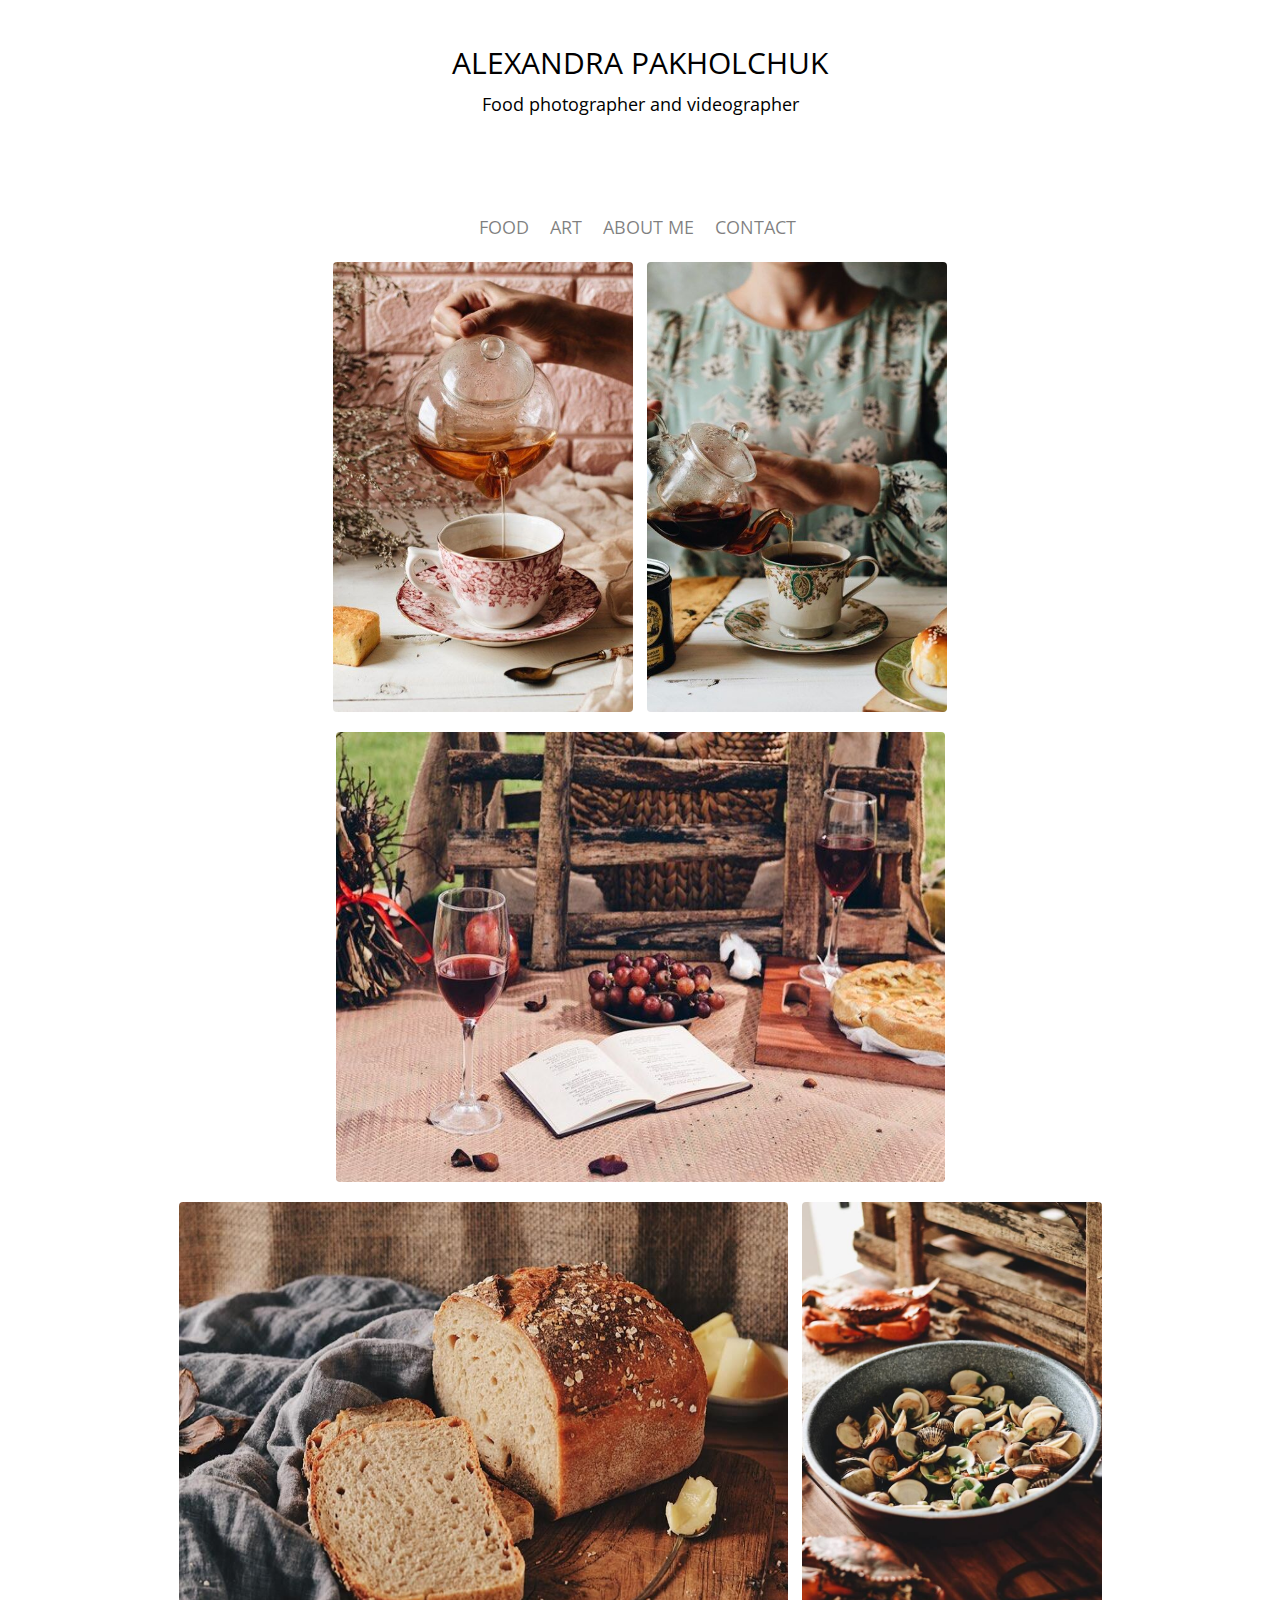
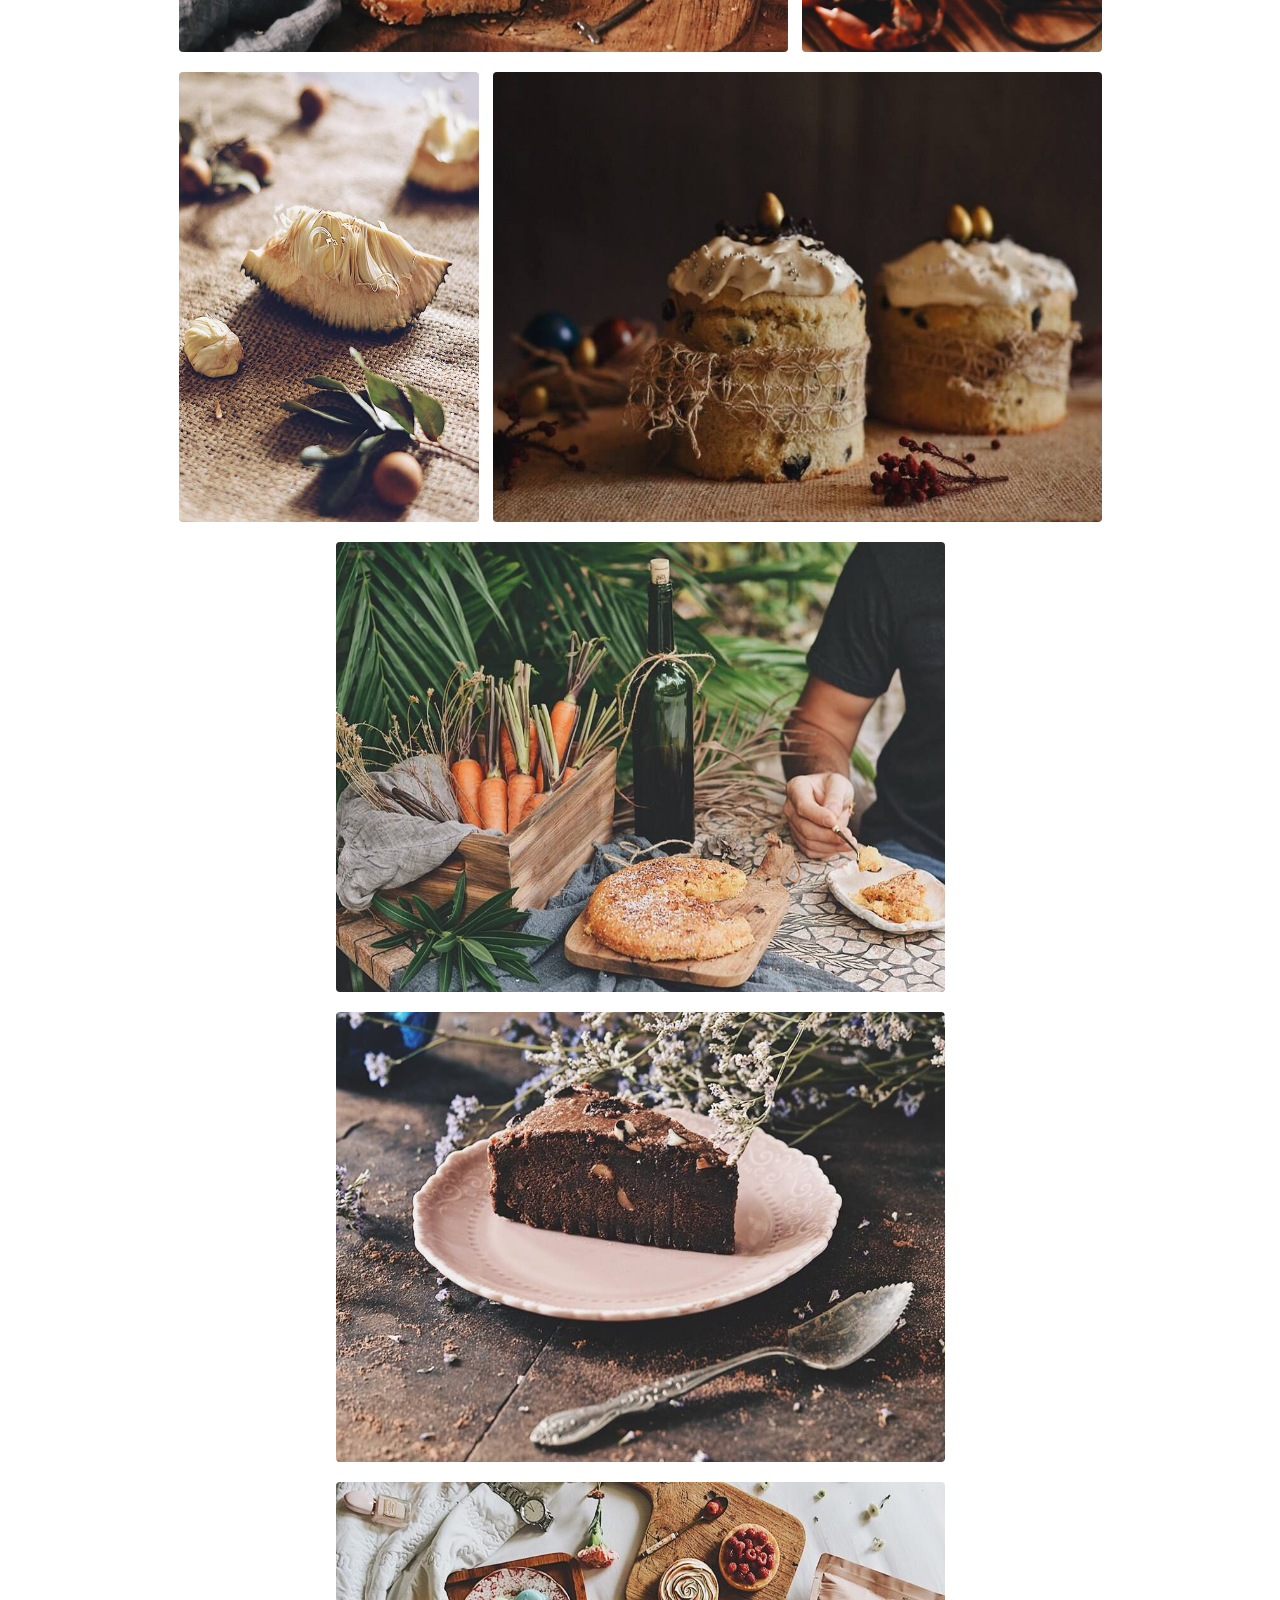
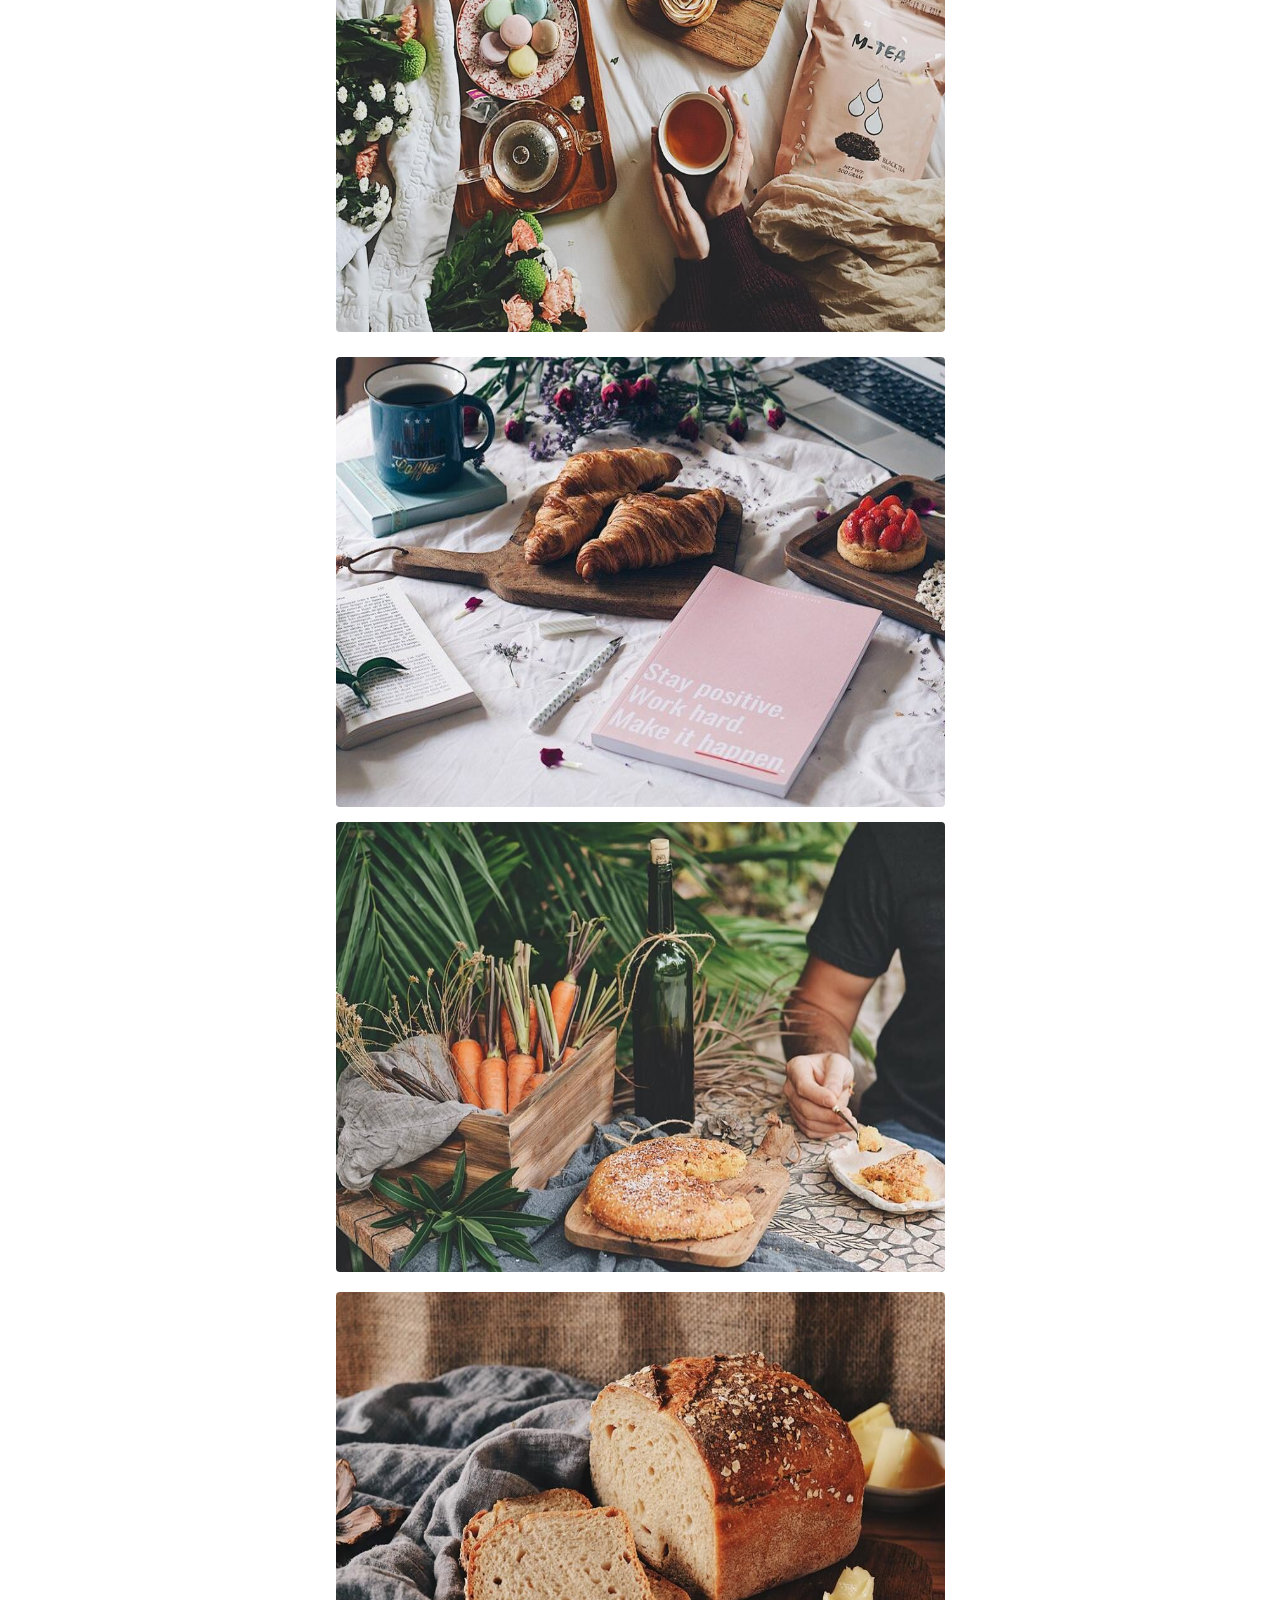
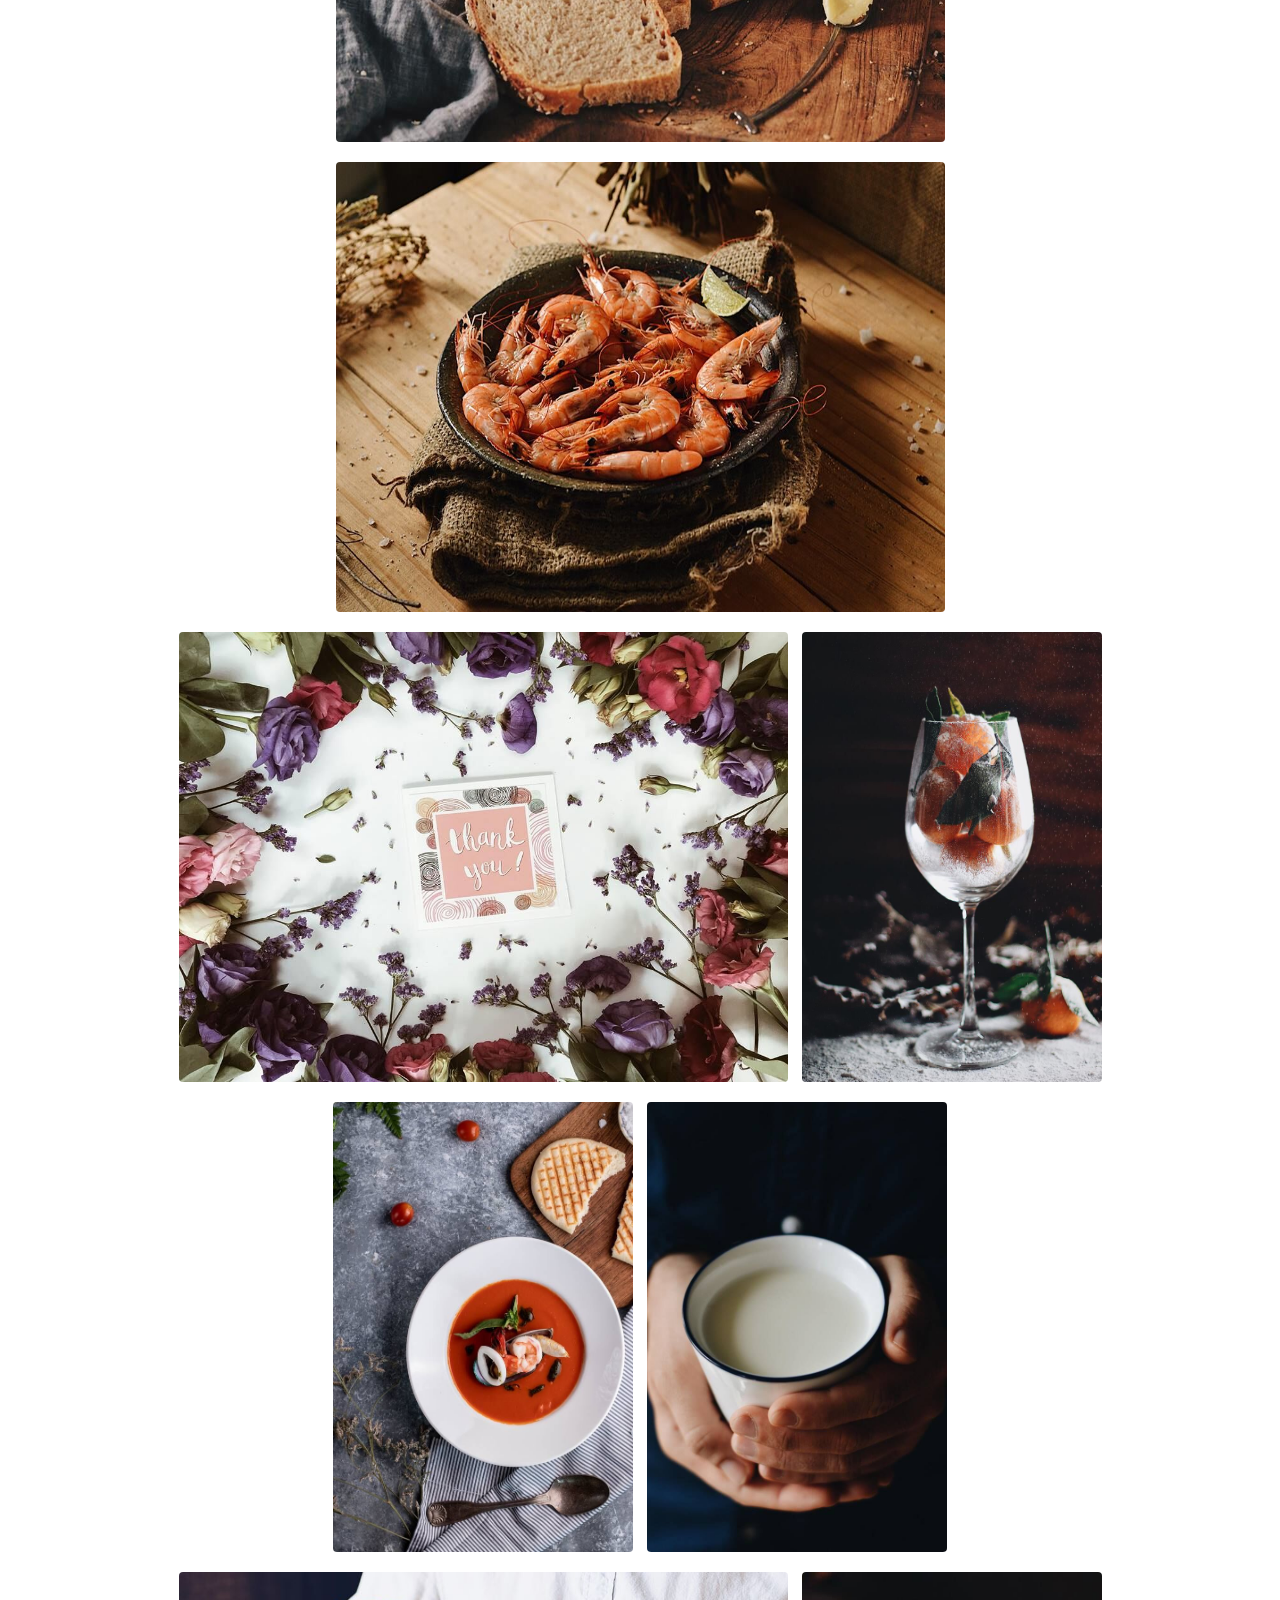
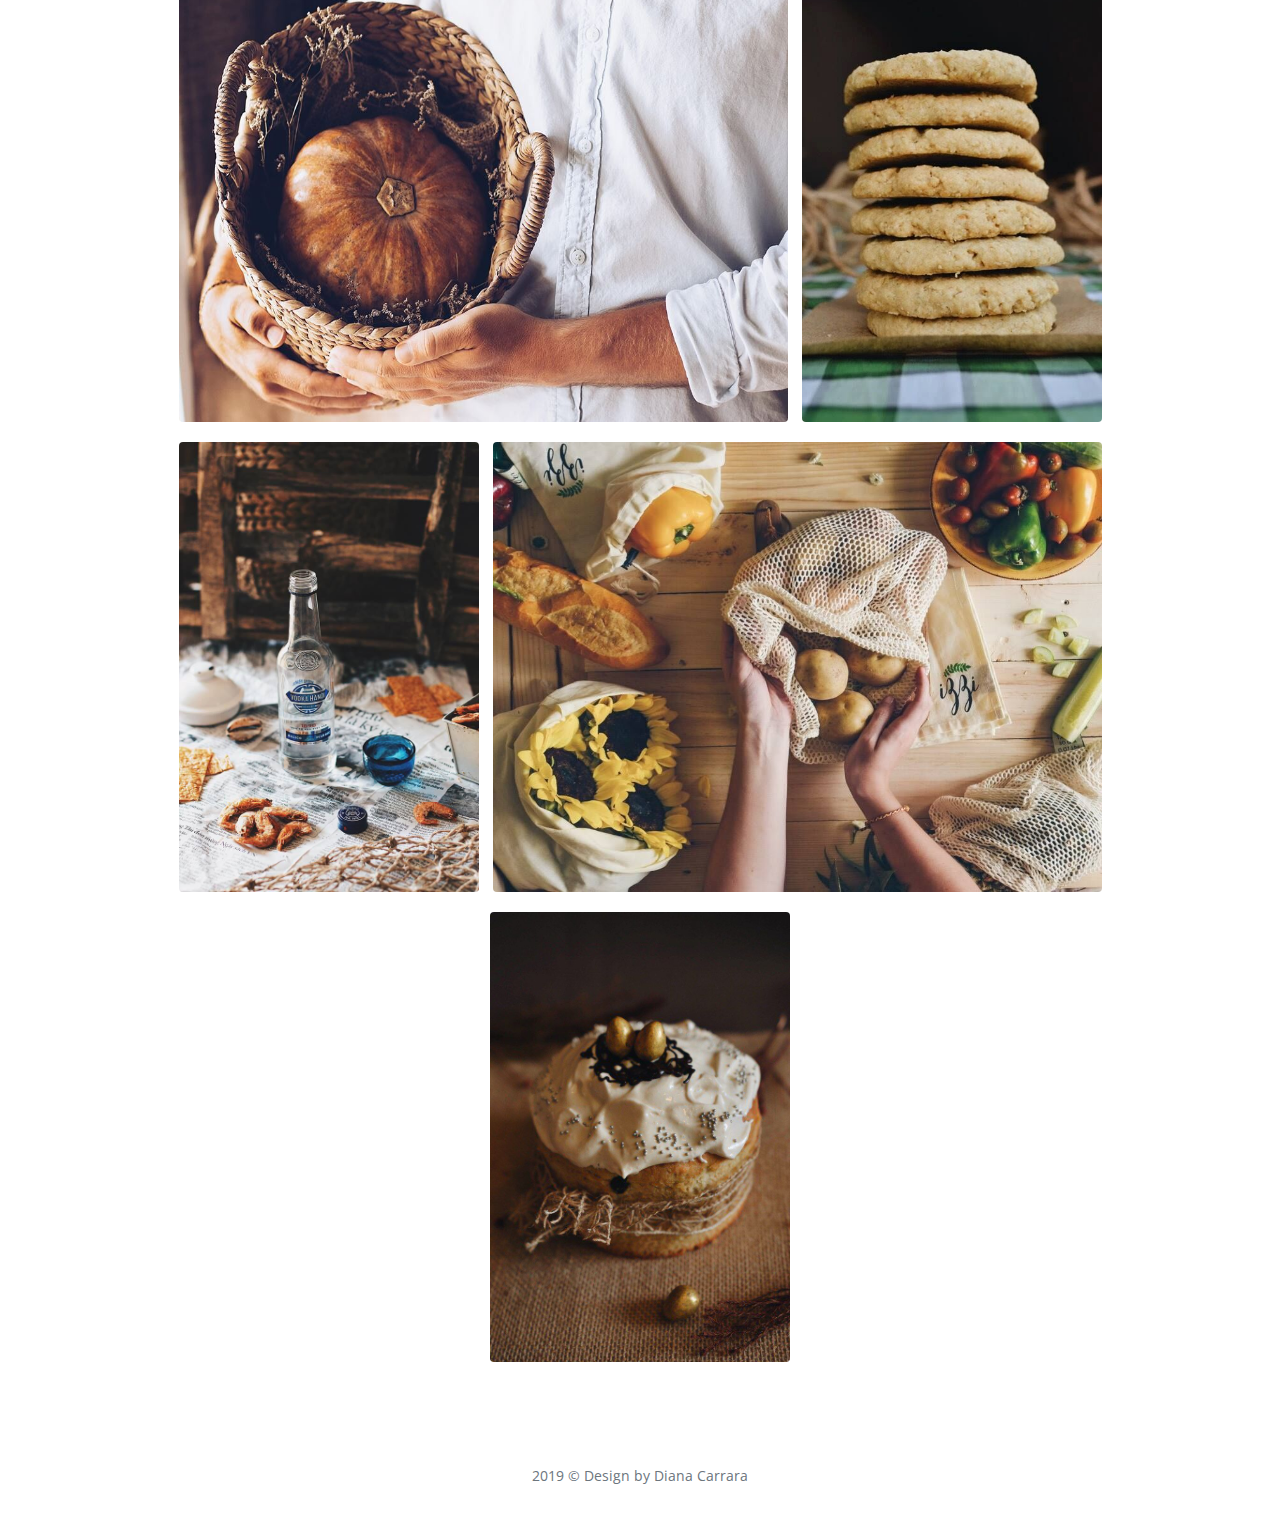
==== index.html @ 13c0ad57 "added picture size" ====
<!DOCTYPE html>
<html lang="en-us">
  <head>
    <meta charset="UTF-8" />
    <title>Photographer</title>
    <meta name="viewport" content="initial-scale=1.0" />
    <meta name="viewport" content="width=device-width, initial-scale=1" />
    <link
      rel="stylesheet"
      href="https://stackpath.bootstrapcdn.com/bootstrap/4.3.1/css/bootstrap.min.css"
      integrity="sha384-ggOyR0iXCbMQv3Xipma34MD+dH/1fQ784/j6cY/iJTQUOhcWr7x9JvoRxT2MZw1T"
      crossorigin="anonymous"
    />
    <link
      href="https://fonts.googleapis.com/css?family=Open+Sans&display=swap"
      rel="stylesheet"
    />
    <link
      rel="stylesheet"
      href="https://use.fontawesome.com/releases/v5.8.2/css/all.css"
      integrity="sha384-oS3vJWv+0UjzBfQzYUhtDYW+Pj2yciDJxpsK1OYPAYjqT085Qq/1cq5FLXAZQ7Ay"
      crossorigin="anonymous"
    />
    <link rel="stylesheet" type="text/css" href="css/style.css" />
  </head>

  <body>
    <div class="header">
      <h1 class="site-title">
        <a href="#default" class="logo">ALEXANDRA PAKHOLCHUK</a>
      </h1>
      <p class="site-description">Food photographer and videographer</p>
    </div>
    <ul class="social_home list-unstyled text-center pt-4">
      <li class="list-inline-item">
        <a href="https://www.facebook.com/foodphotographerhcm/" target="_blank"
          ><i class="fab fa-facebook-f"></i
        ></a>
      </li>
      <li class="list-inline-item">
        <a href="https://www.instagram.com/shoot.my.food/" target="_blank"
          ><i class="fab fa-instagram"></i
        ></a>
      </li>
      
    </ul>

    <header id="head">
      <div class="nav-container">
        <nav class="navbar navbar-expand-lg navbar-light bg-white">
          <button
            class="navbar-toggler"
            type="button"
            data-toggle="collapse"
            data-target="#navbarText"
            aria-controls="navbarText"
            aria-expanded="false"
            aria-label="Toggle navigation"
          >
            <span class="navbar-toggler-icon"></span>
          </button>

          <div class="collapse navbar-collapse" id="navbarText">
            <ul class="navbar-nav ">
              <li class="nav-item">
                <a class="nav-link" href="index.html">FOOD</a>
              </li>
              <li class="nav-item">
                <a class="nav-link" href="art.html">ART</a>
              </li>
              <!-- <li class="nav-item">
                <a class="nav-link" href="#">Food Videography</a>
              </li> -->
              <!-- <li class="nav-item">
                <a class="nav-link" href="#">Blog</a>
              </li> -->
              <li class="nav-item">
                <a class="nav-link" href="about.html">ABOUT ME</a>
              </li>
              <li class="nav-item">
                <a class="nav-link" href="#">CONTACT</a>
              </li>
            </ul>
          </div>
        </nav>
      </div>
    </header>

    <div class="container">
      <figure class="figure">
        <img src="img/1.jpeg" class="figure-img img-fluid rounded" alt="..." />
      </figure>

      <figure class="figure">
        <img src="img/2.jpeg" class="figure-img img-fluid rounded" alt="..." />
      </figure>

      <figure class="figure">
        <img src="img/3.jpeg" class="figure-img img-fluid rounded" alt="..." id="bigger" />
      </figure>

      <figure class="figure">
        <img src="img/4.jpeg" class="figure-img img-fluid rounded" alt="..." id="bigger"/>
      </figure>

      <figure class="figure">
        <img src="img/5.jpeg" class="figure-img img-fluid rounded" alt="..." />
      </figure>

      <figure class="figure">
        <img src="img/6.jpeg" class="figure-img img-fluid rounded" alt="..." />
      </figure>

      <figure class="figure">
        <img
          src="img/7.jpeg"
          class="figure-img img-fluid rounded"
          id="bigger"
          alt="..."
        />
      </figure>
      <figure class="figure">
        <img src="img/8.jpeg" class="figure-img img-fluid rounded" alt="..." id="bigger"/>
      </figure>

      <figure class="figure">
        <img
          src="img/9.jpeg"
          class="figure-img img-fluid rounded"
          id="bigger"
          alt="..."
        />
      </figure>

      <figure class="figure">
        <img src="img/10.jpeg" class="figure-img img-fluid rounded" alt="..." id="bigger"/>
      </figure>
      <figure class="figure">
        <figure class="figure">
          <img
            src="img/11.jpeg"
            class="figure-img img-fluid rounded"
            id="bigger"
            alt="..."
          />
        </figure>

        <img
          src="img/12.jpeg"
          class="figure-img img-fluid rounded"
          id="bigger"
          alt="..."
        />
      </figure>
      <figure class="figure">
        <img
          src="img/13.jpeg"
          class="figure-img img-fluid rounded"
          id="bigger"
          alt="..."
        />
      </figure>

      <figure class="figure">
        <img
          src="img/14.jpeg"
          class="figure-img img-fluid rounded"
          id="bigger"
          alt="..."
        />
      </figure>
      <figure class="figure">
        <img
          src="img/15.jpeg"
          class="figure-img img-fluid rounded"
          id="bigger"
          alt="..."
        />
      </figure>
      <figure class="figure">
        <img
          src="img/16.jpeg"
          class="figure-img img-fluid rounded"
          alt="..."
        />
      </figure>
      <figure class="figure">
        <img
          src="img/17.jpeg"
          class="figure-img img-fluid rounded"
          alt="..."
        />
      </figure>
      <figure class="figure">
        <img
          src="img/18.jpeg"
          class="figure-img img-fluid rounded"
          alt="..."
        />
      </figure>
      <figure class="figure">
        <img src="img/19.jpeg" class="figure-img img-fluid rounded" alt="..." id="bigger" />
      </figure>
      <figure class="figure">
        <img
          src="img/20.jpeg"
          class="figure-img img-fluid rounded"
          alt="..."
        />
      </figure>

      <figure class="figure">
        <img src="img/21.jpeg" class="figure-img img-fluid rounded" alt="..." />
      </figure>
      <figure class="figure">
        <img src="img/22.jpeg" class="figure-img img-fluid rounded" alt="..." id="bigger"/>
      </figure>
      <figure class="figure">
        <img
          src="img/23.jpeg"
          class="figure-img img-fluid rounded"
          alt="..."
        />
      
      
      
      
    </div>

    <!-- footer -->
    <section class="bg-transparent">
        <div class="container">
          <div class="row pt-4 pb-4">
            <div class="col-lg-12">
              <div class="text-center">
                  <ul class="social_home list-unstyled text-center pt-4">
                      <li class="list-inline-item">
                        <a href="https://www.facebook.com/foodphotographerhcm/" target="_blank"
                          ><i class="fab fa-facebook-f"></i
                        ></a>
                      </li>
                      <li class="list-inline-item">
                        <a href="https://www.instagram.com/shoot.my.food/" target="_blank"
                          ><i class="fab fa-instagram"></i
                        ></a>
                      </li>
                      
                    </ul>

                <p class="copy-rights text-muted mb-0">
                  <a href="http://www.diana-carrara.com/" class = "designer">2019 &copy; Design by Diana Carrara
                </p></a>
              </div>
                     
              </div>
            </div>
          </div>
        
      </section>

    <script
      src="https://code.jquery.com/jquery-3.3.1.slim.min.js"
      integrity="sha384-q8i/X+965DzO0rT7abK41JStQIAqVgRVzpbzo5smXKp4YfRvH+8abtTE1Pi6jizo"
      crossorigin="anonymous"
    ></script>
    <script
      src="https://cdnjs.cloudflare.com/ajax/libs/popper.js/1.14.7/umd/popper.min.js"
      integrity="sha384-UO2eT0CpHqdSJQ6hJty5KVphtPhzWj9WO1clHTMGa3JDZwrnQq4sF86dIHNDz0W1"
      crossorigin="anonymous"
    ></script>
    <script
      src="https://stackpath.bootstrapcdn.com/bootstrap/4.3.1/js/bootstrap.min.js"
      integrity="sha384-JjSmVgyd0p3pXB1rRibZUAYoIIy6OrQ6VrjIEaFf/nJGzIxFDsf4x0xIM+B07jRM"
      crossorigin="anonymous"
    ></script>
  </body>
</html>
---- css/style.css ----
body {
  font-family: "Open Sans", sans-serif;
  margin: 10px 50px 20px 50px;
  max-width: 100%;
}

.navbar-nav {
  text-align: center;
  margin: 0 auto;
}

h1 {
  margin-top: 35px;
}
.nav-link {
  font-size: 18px;
}
.navbar li {
  display: inline-block;
}

.nav-item {
  text-align: center;
  margin: 0 auto;
  padding-right: 5px;
}

.site-description {
  font-size: 18px;
}

.logo {
  color: black !important;
  font-size: 30px;
  font-weight: initial;
  text-decoration: none !important;
  text-transform: uppercase;
}

.designer {
  text-decoration: none !important;
  color: #6c757d!important
}

.copy-rights  {
  font-size: 14px;
}

#head {
  text-align: center;
  margin: 0 auto;
}

.container,
.header,
.main-section {
  margin: 0 auto;
  max-width: 1340px;
  text-align: center;

  /* padding-left: 50px; */
}

.social_home li a {
  font-size: 30px !important;
  color: black;
  display: inline-block;
  width: 40px !important;
  text-align: center;
}

.social_home li a:hover > .fa-facebook-f {
  color: #9b034f;
}

.social_home li a:hover > .fa-instagram {
  color: #9b034f;
}


.header {
  margin: 0 auto;
  text-align: center;
  color: black;
  margin: 0 auto;
}

.figure,
.small {
  padding: 5px;
  margin-bottom: 2px;
}

.img-fluid {
  width: 300px;
  height: 450px;
  /* object-fit: cover; */
}

#bigger {
  width: 609px;
  height: 450px;
  
}

/* about.html */

#picture {
  text-align: center;
  padding: 0;

}
.rounded {
  border-radius: .25rem!important;
}

h2 {
  margin-bottom: 30px;
}

.main-section {
  max-width: 1140px;
  margin-top: 20px;
  padding: 5px;
  padding-right: 5px;
}

/* #photo-aboutme {
  display: inline;
  float: left;
  margin-right: 1.5em;
} */
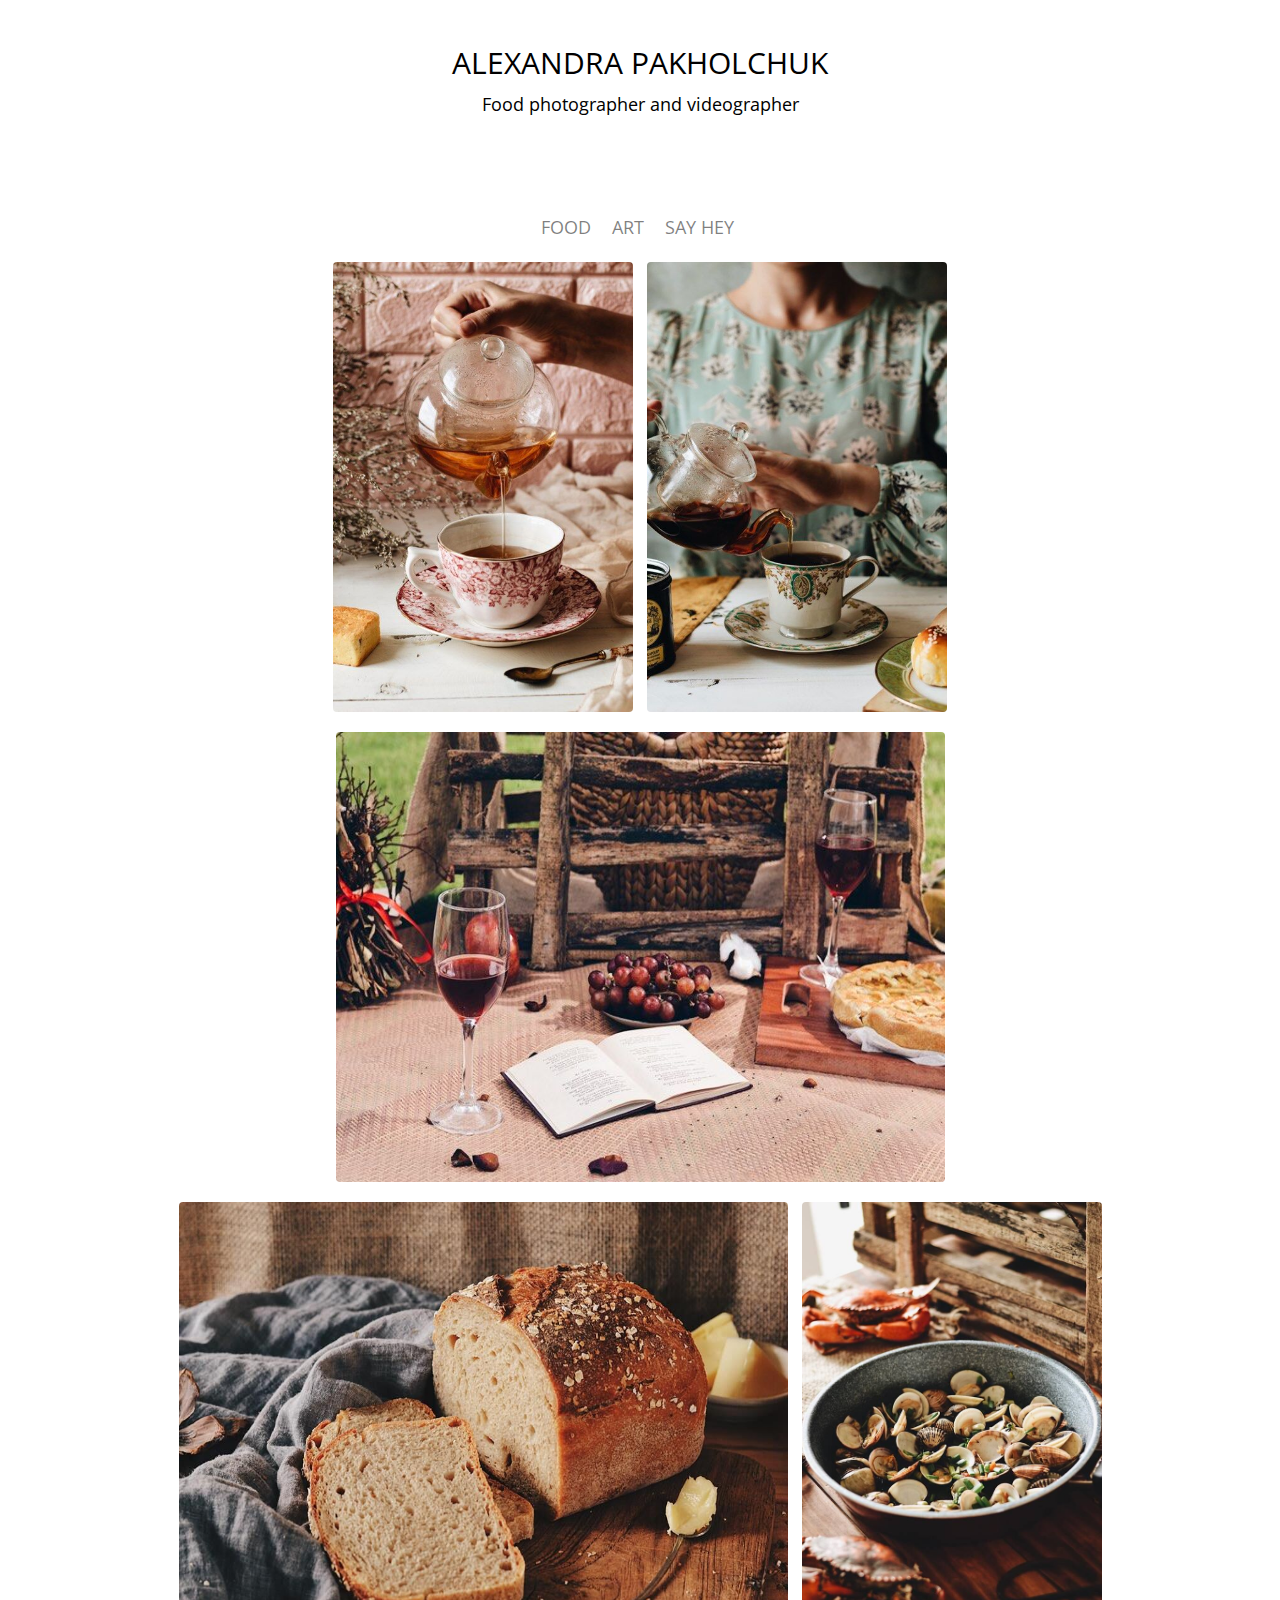
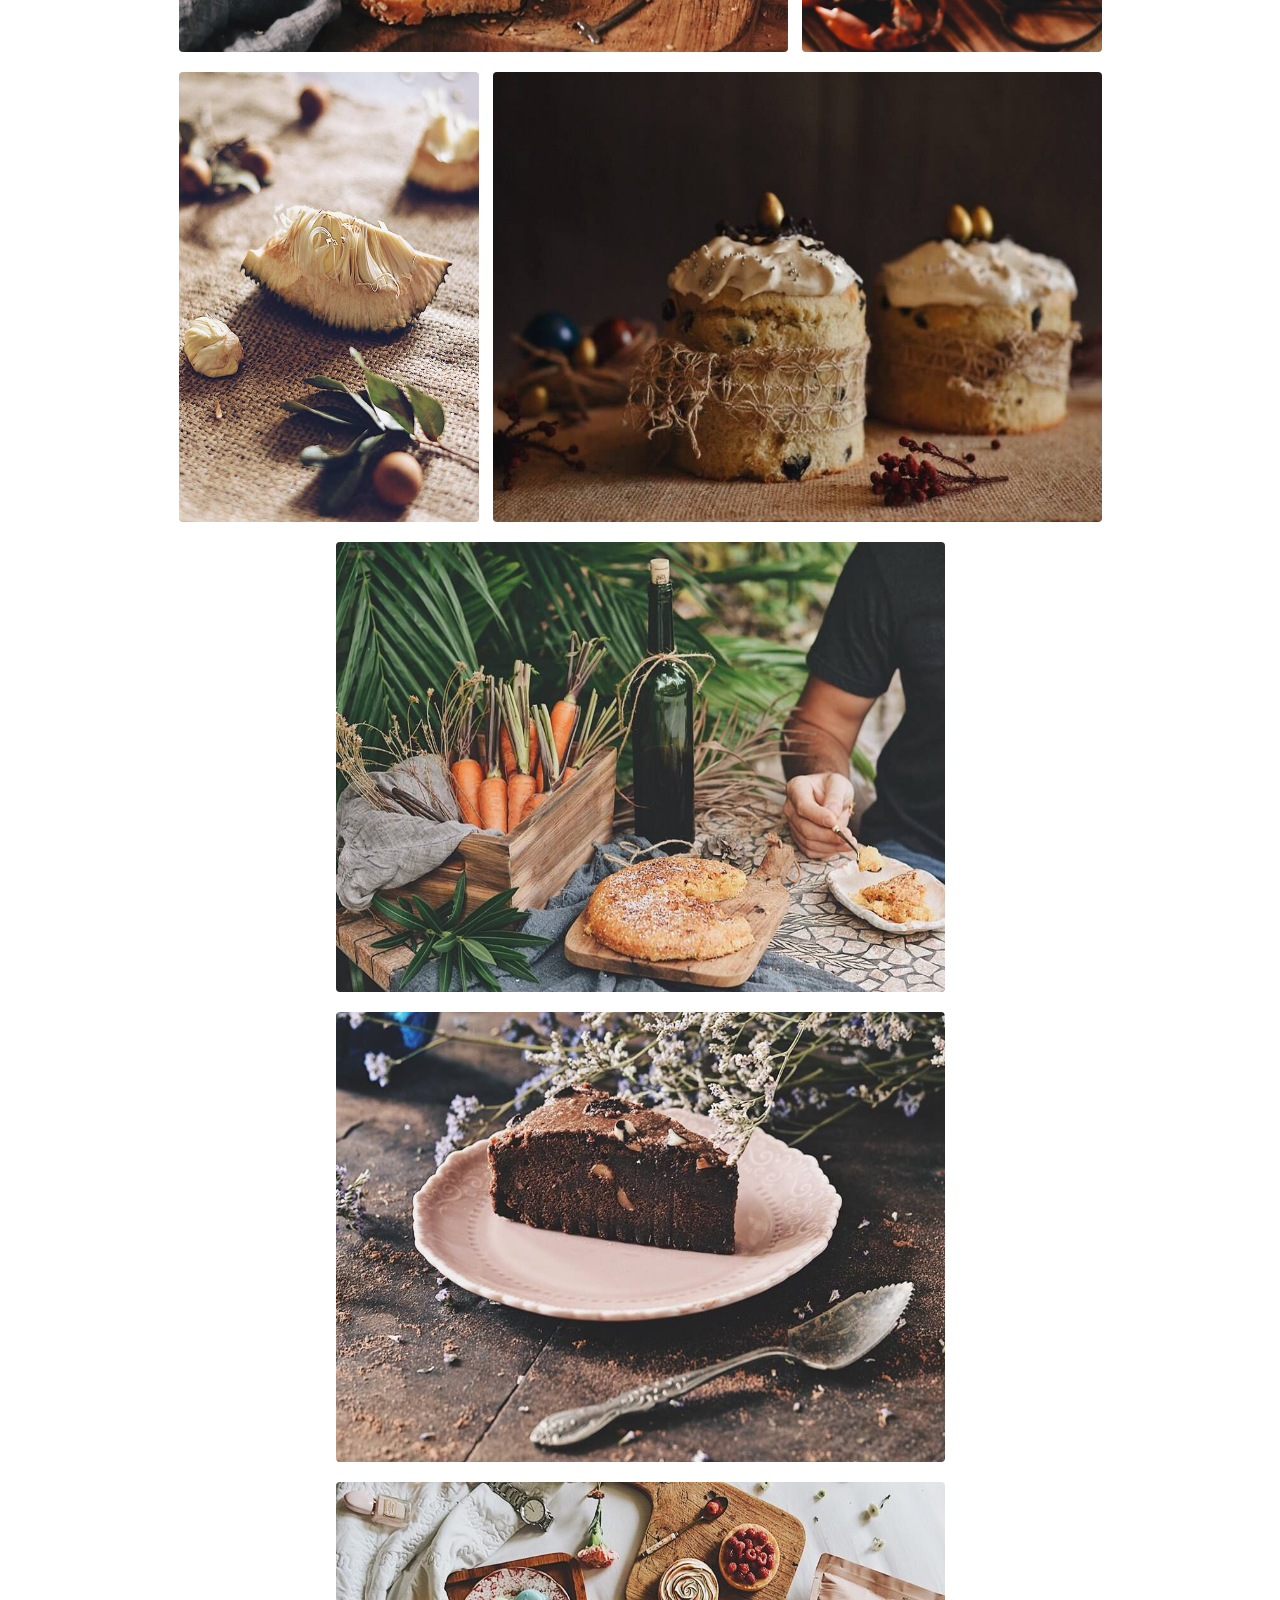
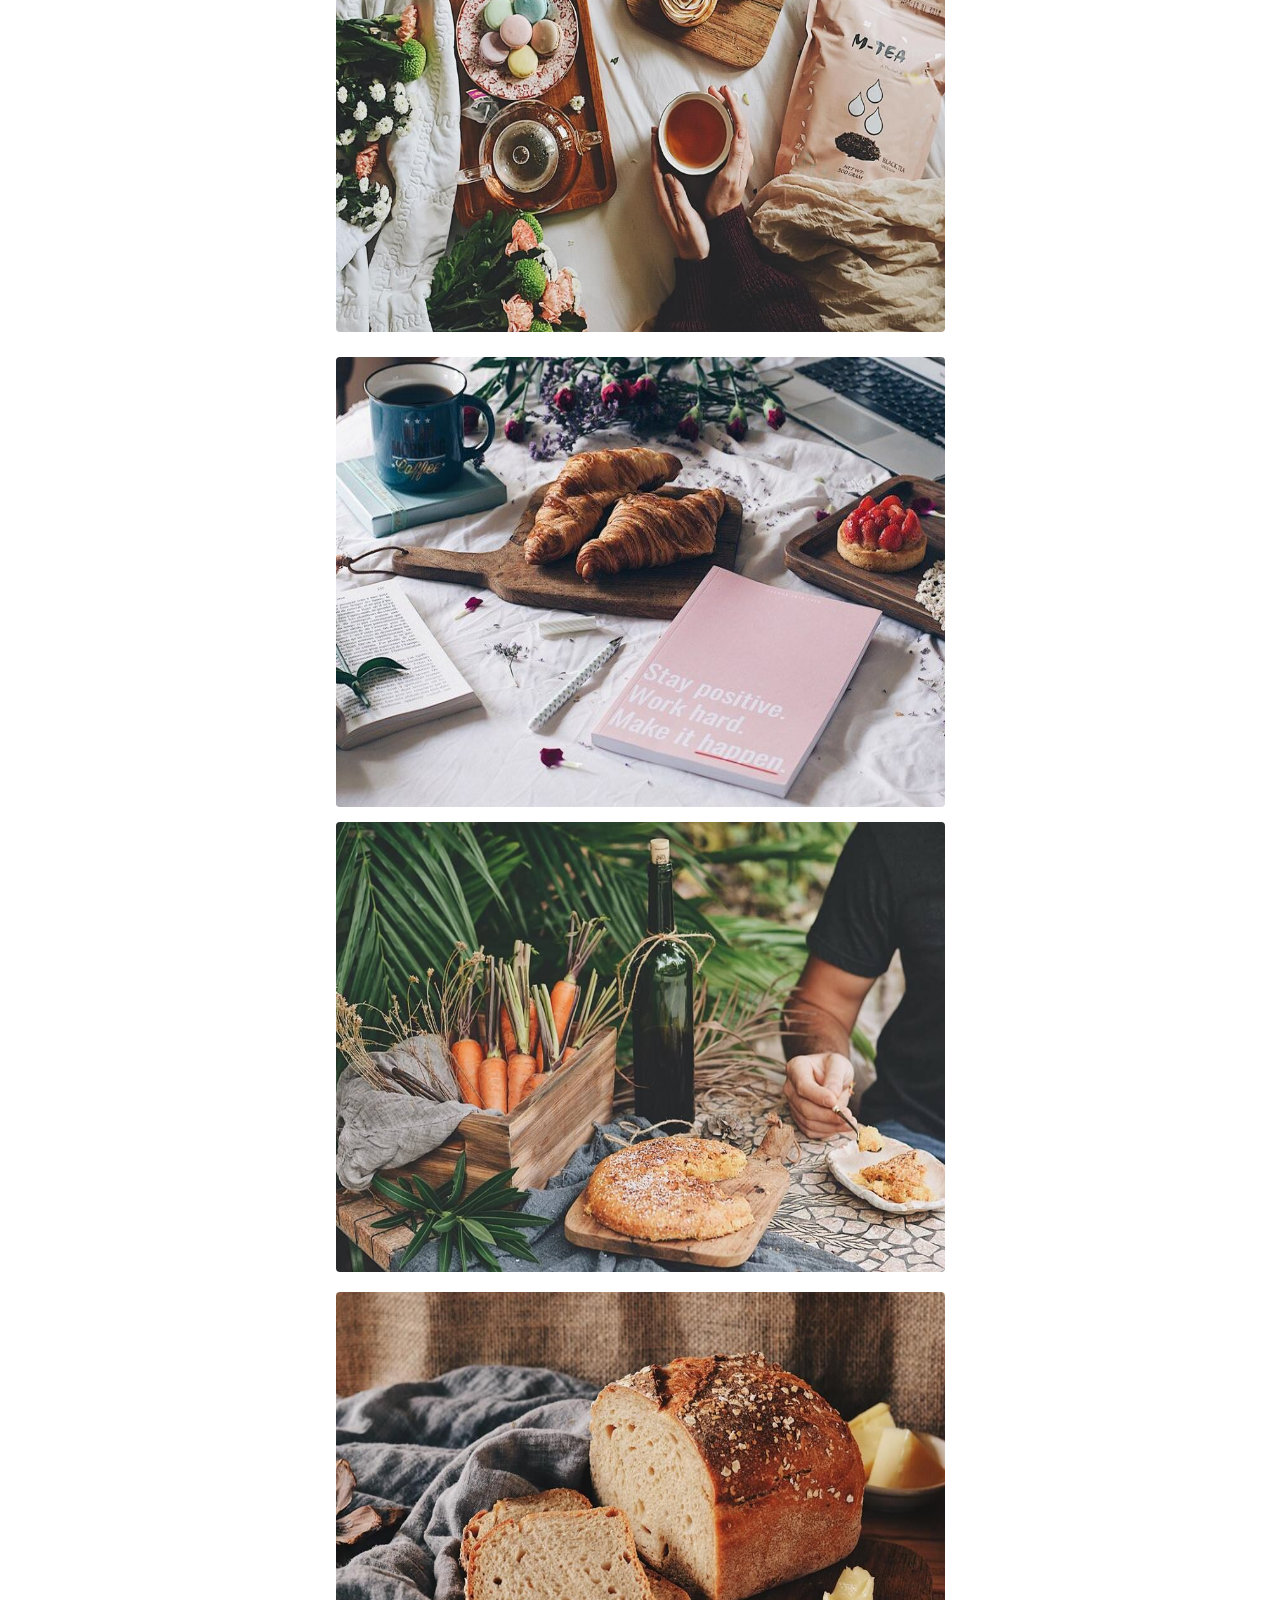
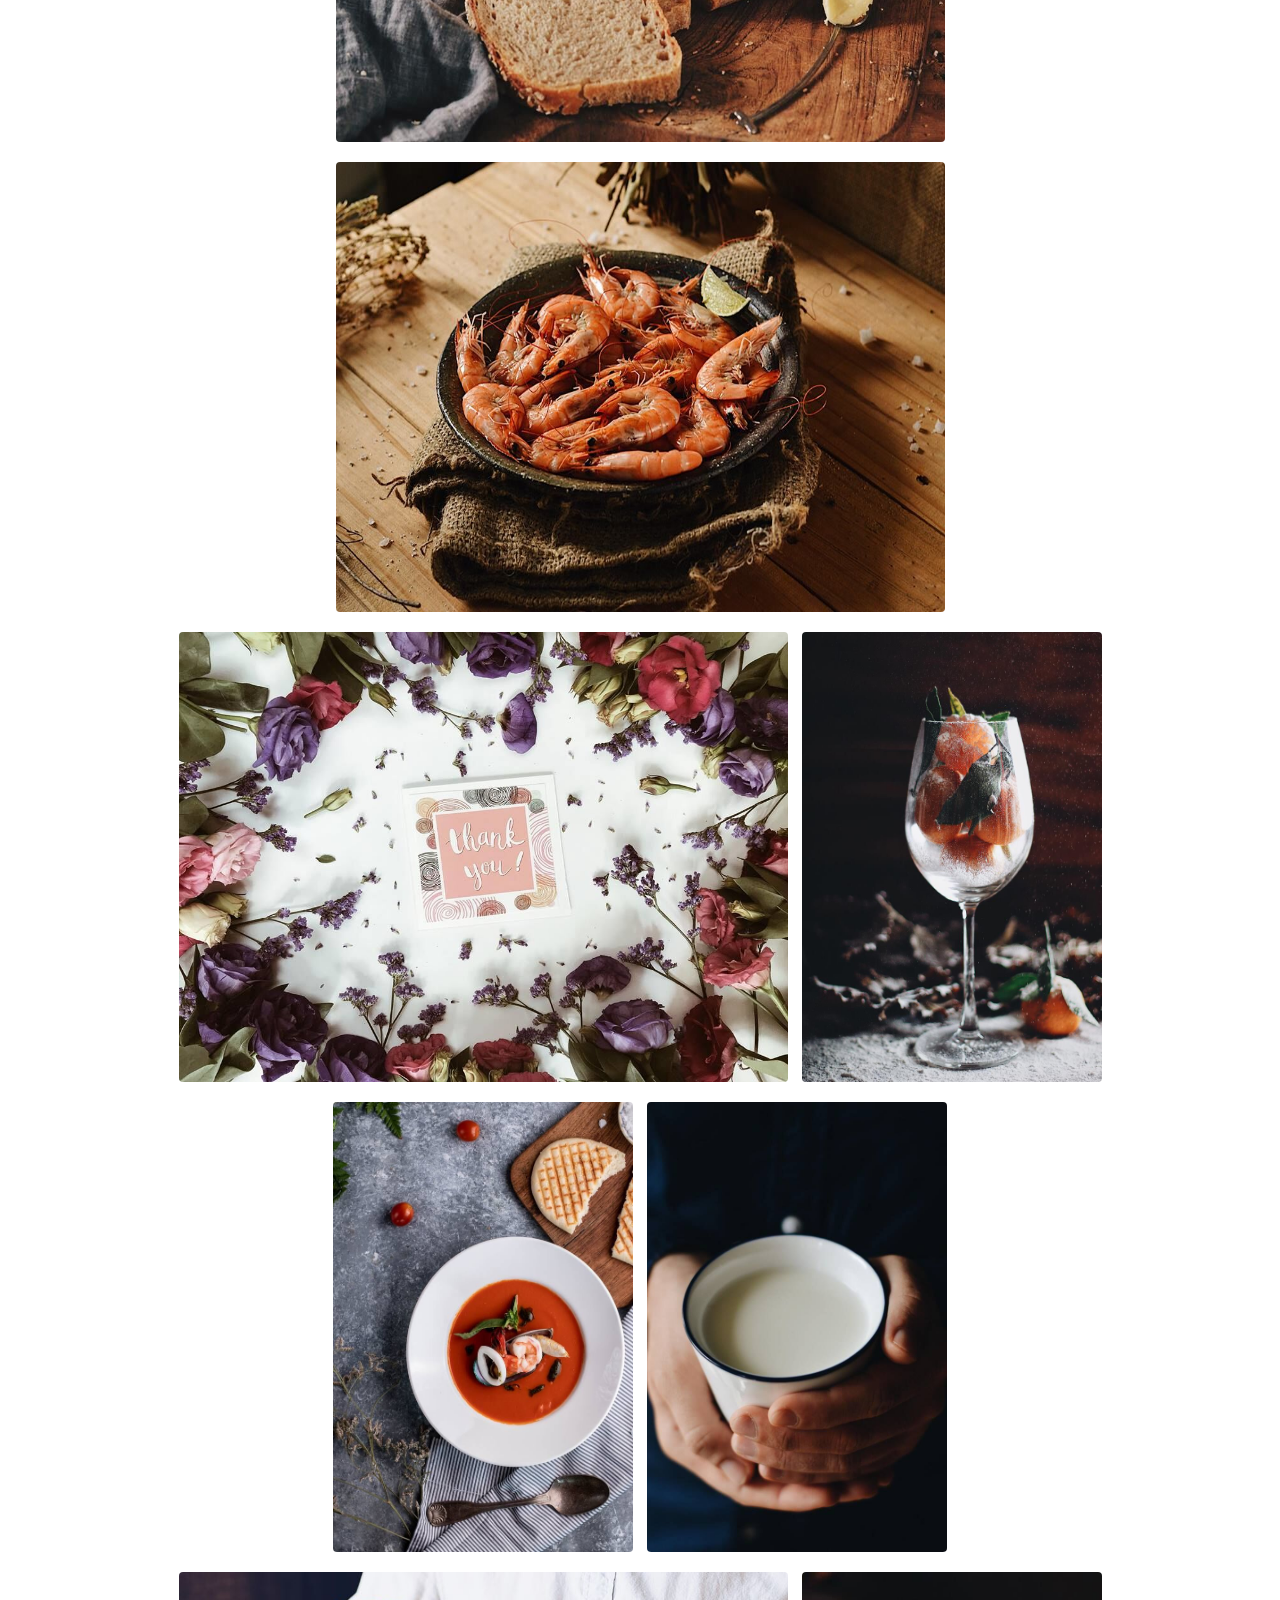
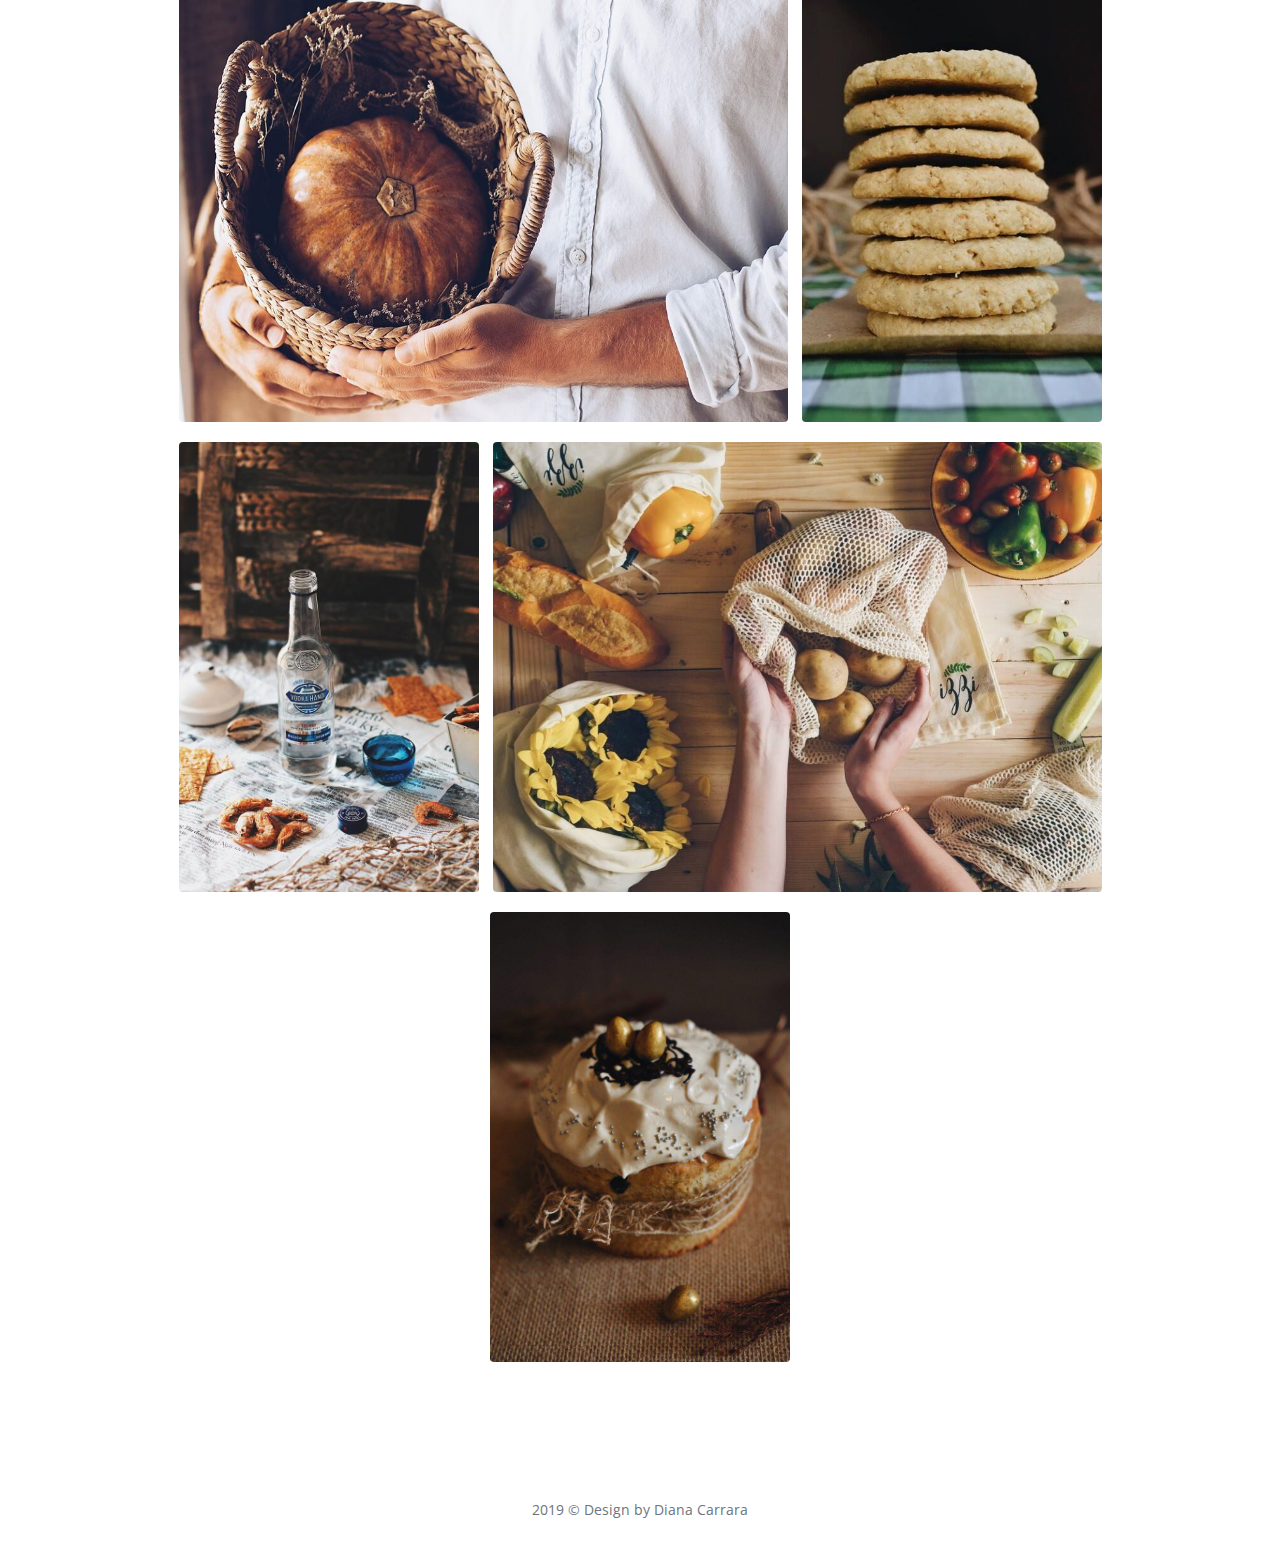
==== commit 21c237bd: "changed about me form" ====
--- a/index.html
+++ b/index.html
@@ -75,11 +75,11 @@
                 <a class="nav-link" href="#">Blog</a>
               </li> -->
               <li class="nav-item">
-                <a class="nav-link" href="about.html">ABOUT ME</a>
+                <a class="nav-link" href="about.html">SAY HEY</a>
               </li>
-              <li class="nav-item">
-                <a class="nav-link" href="#">CONTACT</a>
-              </li>
+              <!-- <li class="nav-item">
+                <a class="nav-link" href="contact.html">SAY HEY</a>
+              </li> -->
             </ul>
           </div>
         </nav>
--- a/css/style.css
+++ b/css/style.css
@@ -125,8 +125,17 @@
   padding-right: 5px;
 }
 
-/* #photo-aboutme {
-  display: inline;
-  float: left;
-  margin-right: 1.5em;
-} */
+#about-me {
+  font-size: 20px;
+}
+
+/* footer */
+.copy-rights {
+  margin-top: 50px;
+}
+
+/* contact */
+
+.contact {
+  max-width: 650px;
+}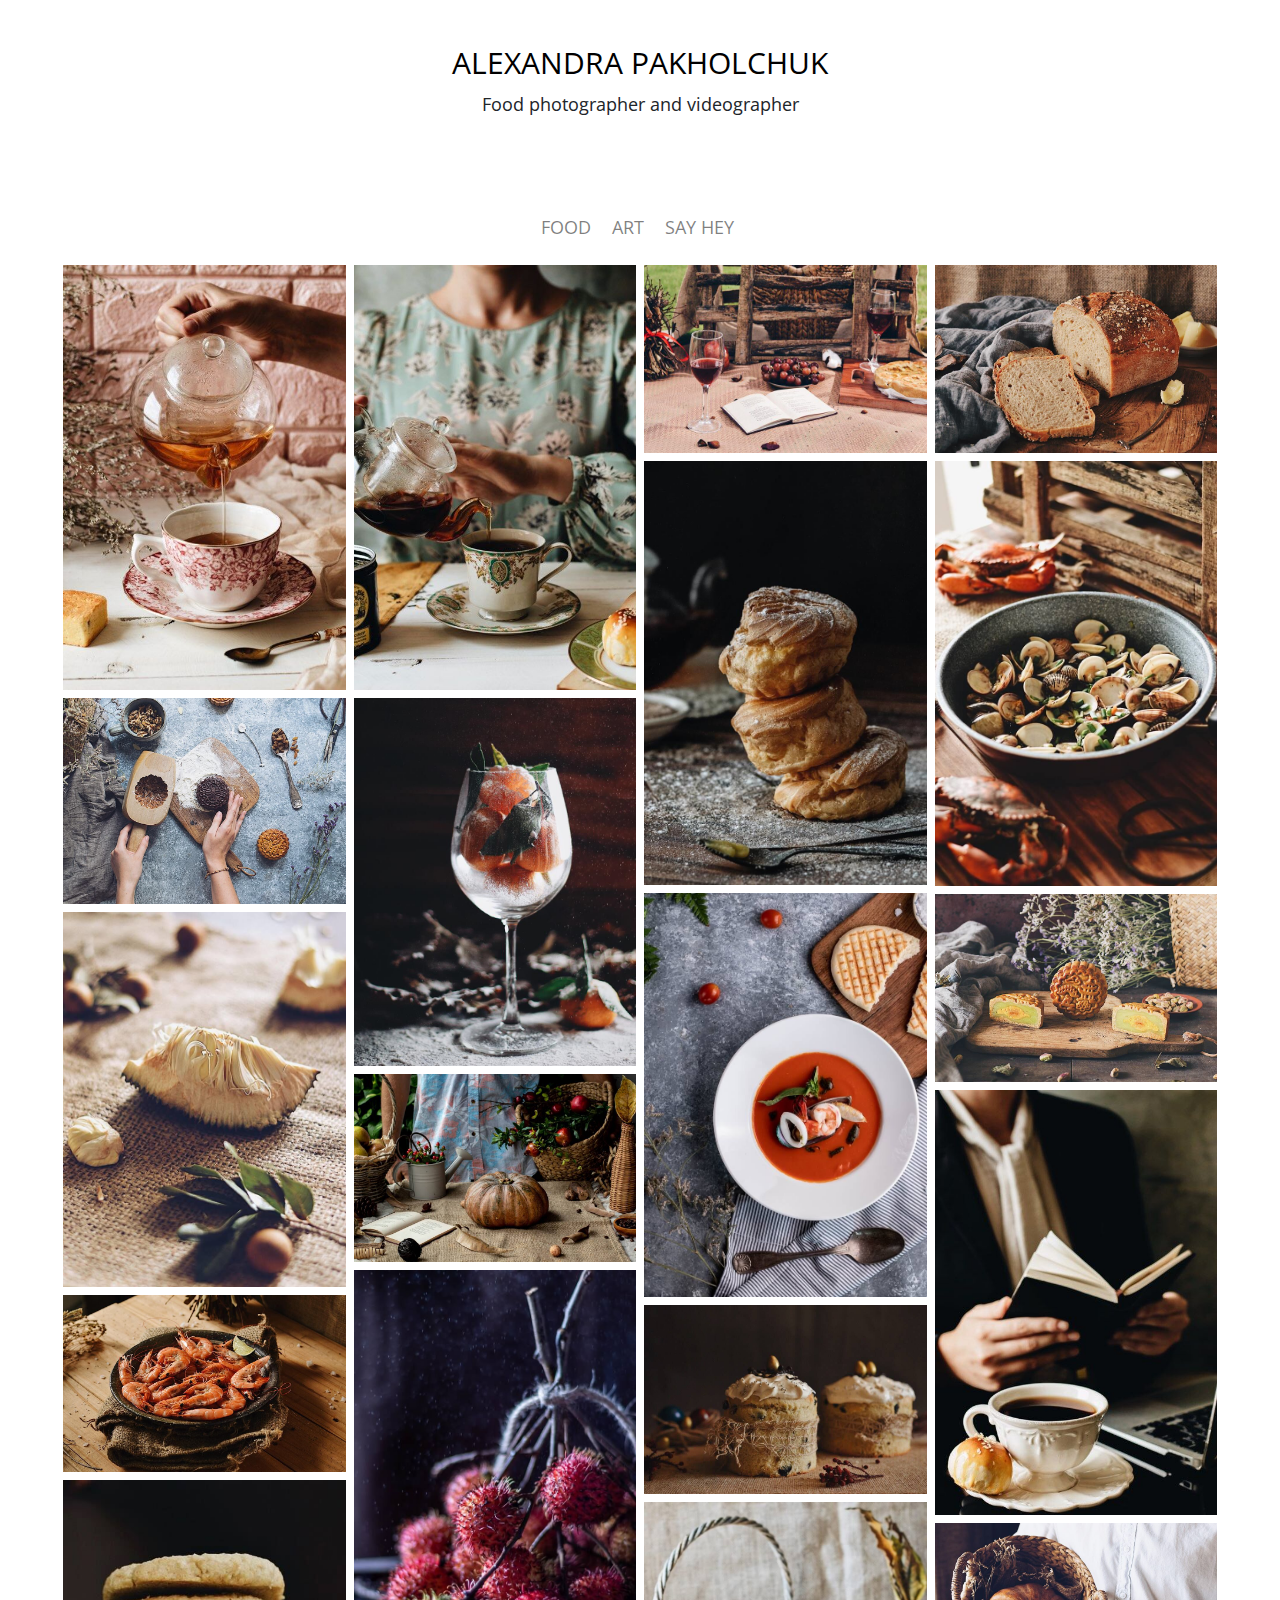
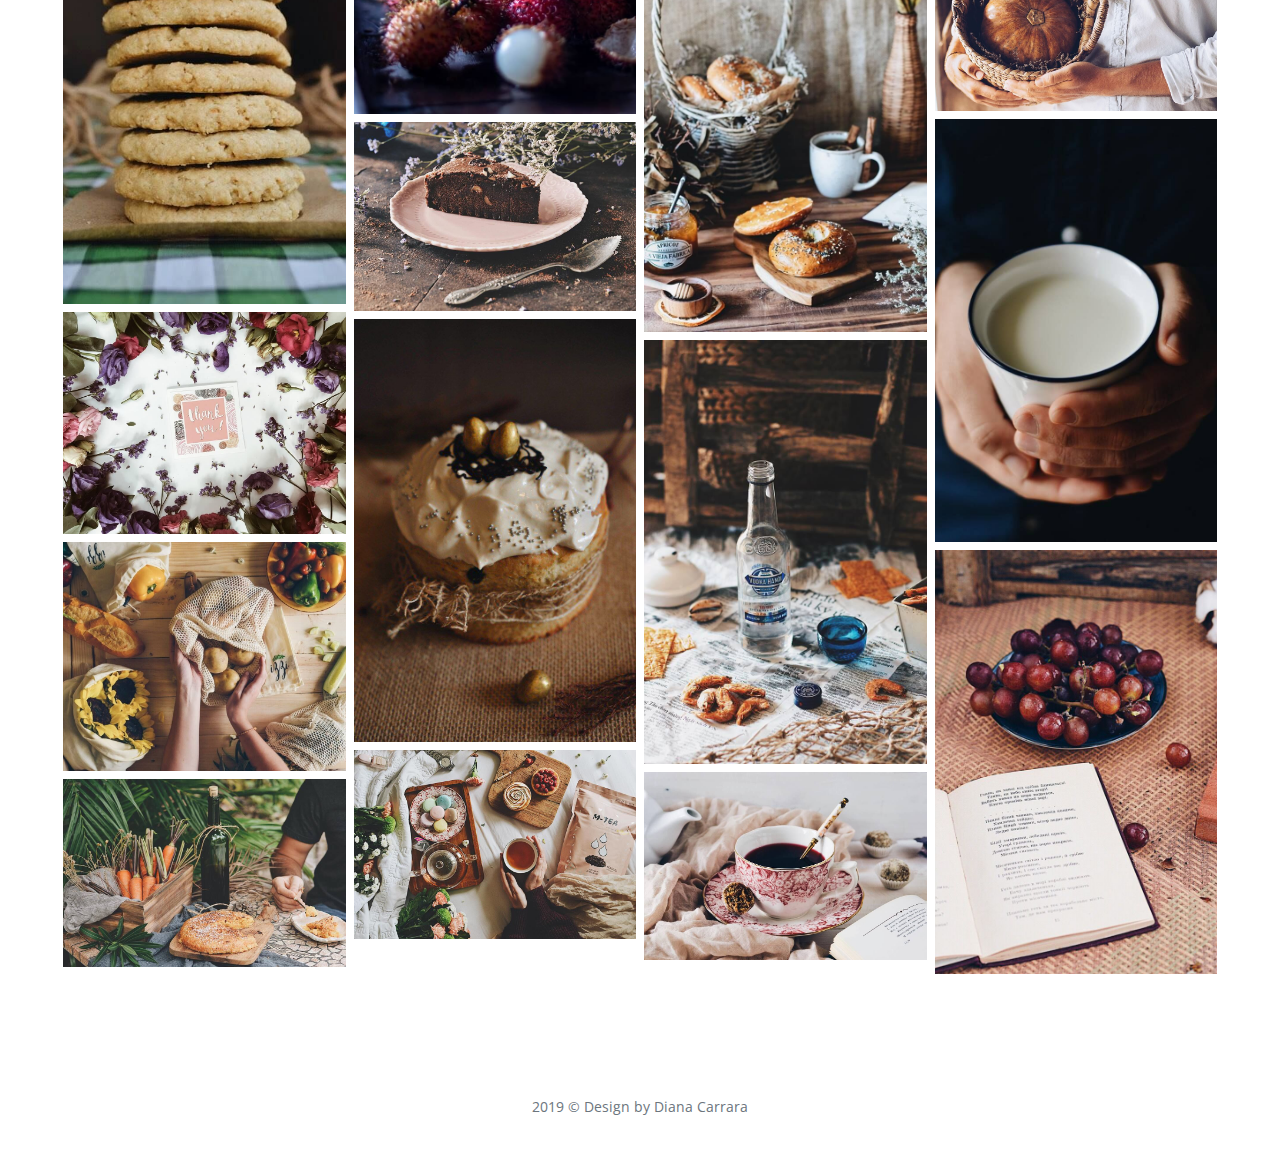
==== commit 9d60074e: "fixed grid and add bigger img" ====
--- a/index.html
+++ b/index.html
@@ -77,156 +77,57 @@
               <li class="nav-item">
                 <a class="nav-link" href="about.html">SAY HEY</a>
               </li>
-              <!-- <li class="nav-item">
-                <a class="nav-link" href="contact.html">SAY HEY</a>
-              </li> -->
+              
             </ul>
           </div>
         </nav>
       </div>
     </header>
 
-    <div class="container">
-      <figure class="figure">
-        <img src="img/1.jpeg" class="figure-img img-fluid rounded" alt="..." />
-      </figure>
+    <div class="row"> 
+      <div class="column">
+        <img src="./img/1.jpeg" style="width:100%">
+        <img src="./img/21.jpeg" style="width:100%">    
+        <img src="./img/6.jpeg" style="width:100%">
+        <img src="./img/12.jpeg" style="width:100%">
+        <img src="./img/26.jpeg" style="width:100%">
+        <img src="./img/13.jpeg" style="width:100%">
+        <img src="./img/28.jpeg" style="width:100%">
+        <img src="./img/8.jpeg" style="width:100%">
+        
+      </div>
+      <div class="column">
+        <img src="./img/2.jpeg" style="width:100%">
+        <img src="./img/24.jpeg" style="width:100%">
+        <img src="./img/23.jpeg" style="width:100%">
+        <img src="./img/19.jpeg" style="width:100%">
+        <img src="./img/10.jpeg" style="width:100%">
+        <img src="./img/29.jpeg" style="width:100%">
+        <img src="./img/11.jpeg" style="width:100%">      
+              
+      </div>  
 
-      <figure class="figure">
-        <img src="img/2.jpeg" class="figure-img img-fluid rounded" alt="..." />
-      </figure>
+      <div class="column">
+        <img src="./img/3.jpeg" style="width:100%">
+        <img src="./img/16.jpeg" style="width:100%">
+        <img src="./img/18.jpeg" style="width:100%">
+        <img src="./img/7.jpeg" style="width:100%">
+        <img src="./img/20.jpeg" style="width:100%">
+        <img src="./img/27.jpeg" style="width:100%">
+        <img src="./img/9.jpeg" style="width:100%">
+      </div>
 
-      <figure class="figure">
-        <img src="img/3.jpeg" class="figure-img img-fluid rounded" alt="..." id="bigger" />
-      </figure>
-
-      <figure class="figure">
-        <img src="img/4.jpeg" class="figure-img img-fluid rounded" alt="..." id="bigger"/>
-      </figure>
-
-      <figure class="figure">
-        <img src="img/5.jpeg" class="figure-img img-fluid rounded" alt="..." />
-      </figure>
-
-      <figure class="figure">
-        <img src="img/6.jpeg" class="figure-img img-fluid rounded" alt="..." />
-      </figure>
-
-      <figure class="figure">
-        <img
-          src="img/7.jpeg"
-          class="figure-img img-fluid rounded"
-          id="bigger"
-          alt="..."
-        />
-      </figure>
-      <figure class="figure">
-        <img src="img/8.jpeg" class="figure-img img-fluid rounded" alt="..." id="bigger"/>
-      </figure>
-
-      <figure class="figure">
-        <img
-          src="img/9.jpeg"
-          class="figure-img img-fluid rounded"
-          id="bigger"
-          alt="..."
-        />
-      </figure>
-
-      <figure class="figure">
-        <img src="img/10.jpeg" class="figure-img img-fluid rounded" alt="..." id="bigger"/>
-      </figure>
-      <figure class="figure">
-        <figure class="figure">
-          <img
-            src="img/11.jpeg"
-            class="figure-img img-fluid rounded"
-            id="bigger"
-            alt="..."
-          />
-        </figure>
-
-        <img
-          src="img/12.jpeg"
-          class="figure-img img-fluid rounded"
-          id="bigger"
-          alt="..."
-        />
-      </figure>
-      <figure class="figure">
-        <img
-          src="img/13.jpeg"
-          class="figure-img img-fluid rounded"
-          id="bigger"
-          alt="..."
-        />
-      </figure>
-
-      <figure class="figure">
-        <img
-          src="img/14.jpeg"
-          class="figure-img img-fluid rounded"
-          id="bigger"
-          alt="..."
-        />
-      </figure>
-      <figure class="figure">
-        <img
-          src="img/15.jpeg"
-          class="figure-img img-fluid rounded"
-          id="bigger"
-          alt="..."
-        />
-      </figure>
-      <figure class="figure">
-        <img
-          src="img/16.jpeg"
-          class="figure-img img-fluid rounded"
-          alt="..."
-        />
-      </figure>
-      <figure class="figure">
-        <img
-          src="img/17.jpeg"
-          class="figure-img img-fluid rounded"
-          alt="..."
-        />
-      </figure>
-      <figure class="figure">
-        <img
-          src="img/18.jpeg"
-          class="figure-img img-fluid rounded"
-          alt="..."
-        />
-      </figure>
-      <figure class="figure">
-        <img src="img/19.jpeg" class="figure-img img-fluid rounded" alt="..." id="bigger" />
-      </figure>
-      <figure class="figure">
-        <img
-          src="img/20.jpeg"
-          class="figure-img img-fluid rounded"
-          alt="..."
-        />
-      </figure>
-
-      <figure class="figure">
-        <img src="img/21.jpeg" class="figure-img img-fluid rounded" alt="..." />
-      </figure>
-      <figure class="figure">
-        <img src="img/22.jpeg" class="figure-img img-fluid rounded" alt="..." id="bigger"/>
-      </figure>
-      <figure class="figure">
-        <img
-          src="img/23.jpeg"
-          class="figure-img img-fluid rounded"
-          alt="..."
-        />
-      
-      
-      
-      
+      <div class="column">
+        <img src="./img/4.jpeg" style="width:100%">
+        <img src="./img/5.jpeg" style="width:100%">
+        <img src="./img/22.jpeg" style="width:100%">
+        <img src="./img/17.jpeg" style="width:100%">
+        <img src="./img/25.jpeg" style="width:100%">
+        <img src="./img/15.jpeg" style="width:100%">
+        <img src="./img/30.jpeg" style="width:100%">      
+     
+      </div>
     </div>
-
     <!-- footer -->
     <section class="bg-transparent">
         <div class="container">
--- a/css/style.css
+++ b/css/style.css
@@ -1,8 +1,70 @@
+/* * {
+  box-sizing: border-box;
+} */
+
 body {
   font-family: "Open Sans", sans-serif;
-  margin: 10px 50px 20px 50px;
-  max-width: 100%;
+  margin: 10px 70px 20px 70px;
+  
 }
+
+.row {
+  display: flex;
+  -ms-flex-wrap: wrap; /* IE10 */
+  flex-wrap: wrap;
+  padding: 0 4px;
+}
+
+.forArt {
+  margin: 10px 80px 30px 80px !important;
+}
+
+/* Create four equal columns that sits next to each other */
+.column {
+  -ms-flex: 25%; /* IE10 */
+  flex: 25%;
+  max-width: 25%;
+  padding: 0 4px;
+  
+}
+
+.art {
+  
+  -ms-flex: 33%; /* IE10 */
+  flex: 33%;
+  max-width: 33%;
+  padding: 0 4px;
+  
+}
+.column img {
+  margin-top: 8px;
+  vertical-align: middle;
+  width: 100%;
+}
+
+/* Responsive layout - makes a two column-layout instead of four columns */
+@media screen and (max-width: 800px) {
+  .column {
+    -ms-flex: 50%;
+    flex: 50%;
+    max-width: 50%;
+  }
+
+
+}
+
+
+/* Responsive layout - makes the two columns stack on top of each other instead of next to each other */
+@media screen and (max-width: 600px) {
+  .column {
+    -ms-flex: 100%;
+    flex: 100%;
+    max-width: 100%;
+  }
+}
+
+
+/* navbar */
 
 .navbar-nav {
   text-align: center;
@@ -37,29 +99,16 @@
   text-transform: uppercase;
 }
 
-.designer {
-  text-decoration: none !important;
-  color: #6c757d!important
-}
 
-.copy-rights  {
-  font-size: 14px;
-}
-
-#head {
-  text-align: center;
-  margin: 0 auto;
-}
 
 .container,
 .header,
 .main-section {
   margin: 0 auto;
-  max-width: 1340px;
   text-align: center;
+}
 
-  /* padding-left: 50px; */
-}
+/* social */
 
 .social_home li a {
   font-size: 30px !important;
@@ -78,38 +127,13 @@
 }
 
 
-.header {
-  margin: 0 auto;
-  text-align: center;
-  color: black;
-  margin: 0 auto;
-}
-
-.figure,
-.small {
-  padding: 5px;
-  margin-bottom: 2px;
-}
-
-.img-fluid {
-  width: 300px;
-  height: 450px;
-  /* object-fit: cover; */
-}
-
-#bigger {
-  width: 609px;
-  height: 450px;
-  
-}
-
 /* about.html */
 
 #picture {
   text-align: center;
   padding: 0;
+}
 
-}
 .rounded {
   border-radius: .25rem!important;
 }
@@ -119,10 +143,11 @@
 }
 
 .main-section {
-  max-width: 1140px;
-  margin-top: 20px;
+  max-width: 960px;
+  margin: 20px auto;
   padding: 5px;
   padding-right: 5px;
+  
 }
 
 #about-me {
@@ -132,10 +157,10 @@
 /* footer */
 .copy-rights {
   margin-top: 50px;
+  font-size: 14px;
 }
 
-/* contact */
-
-.contact {
-  max-width: 650px;
-}+.designer {
+  text-decoration: none !important;
+  color: #6c757d!important
+}
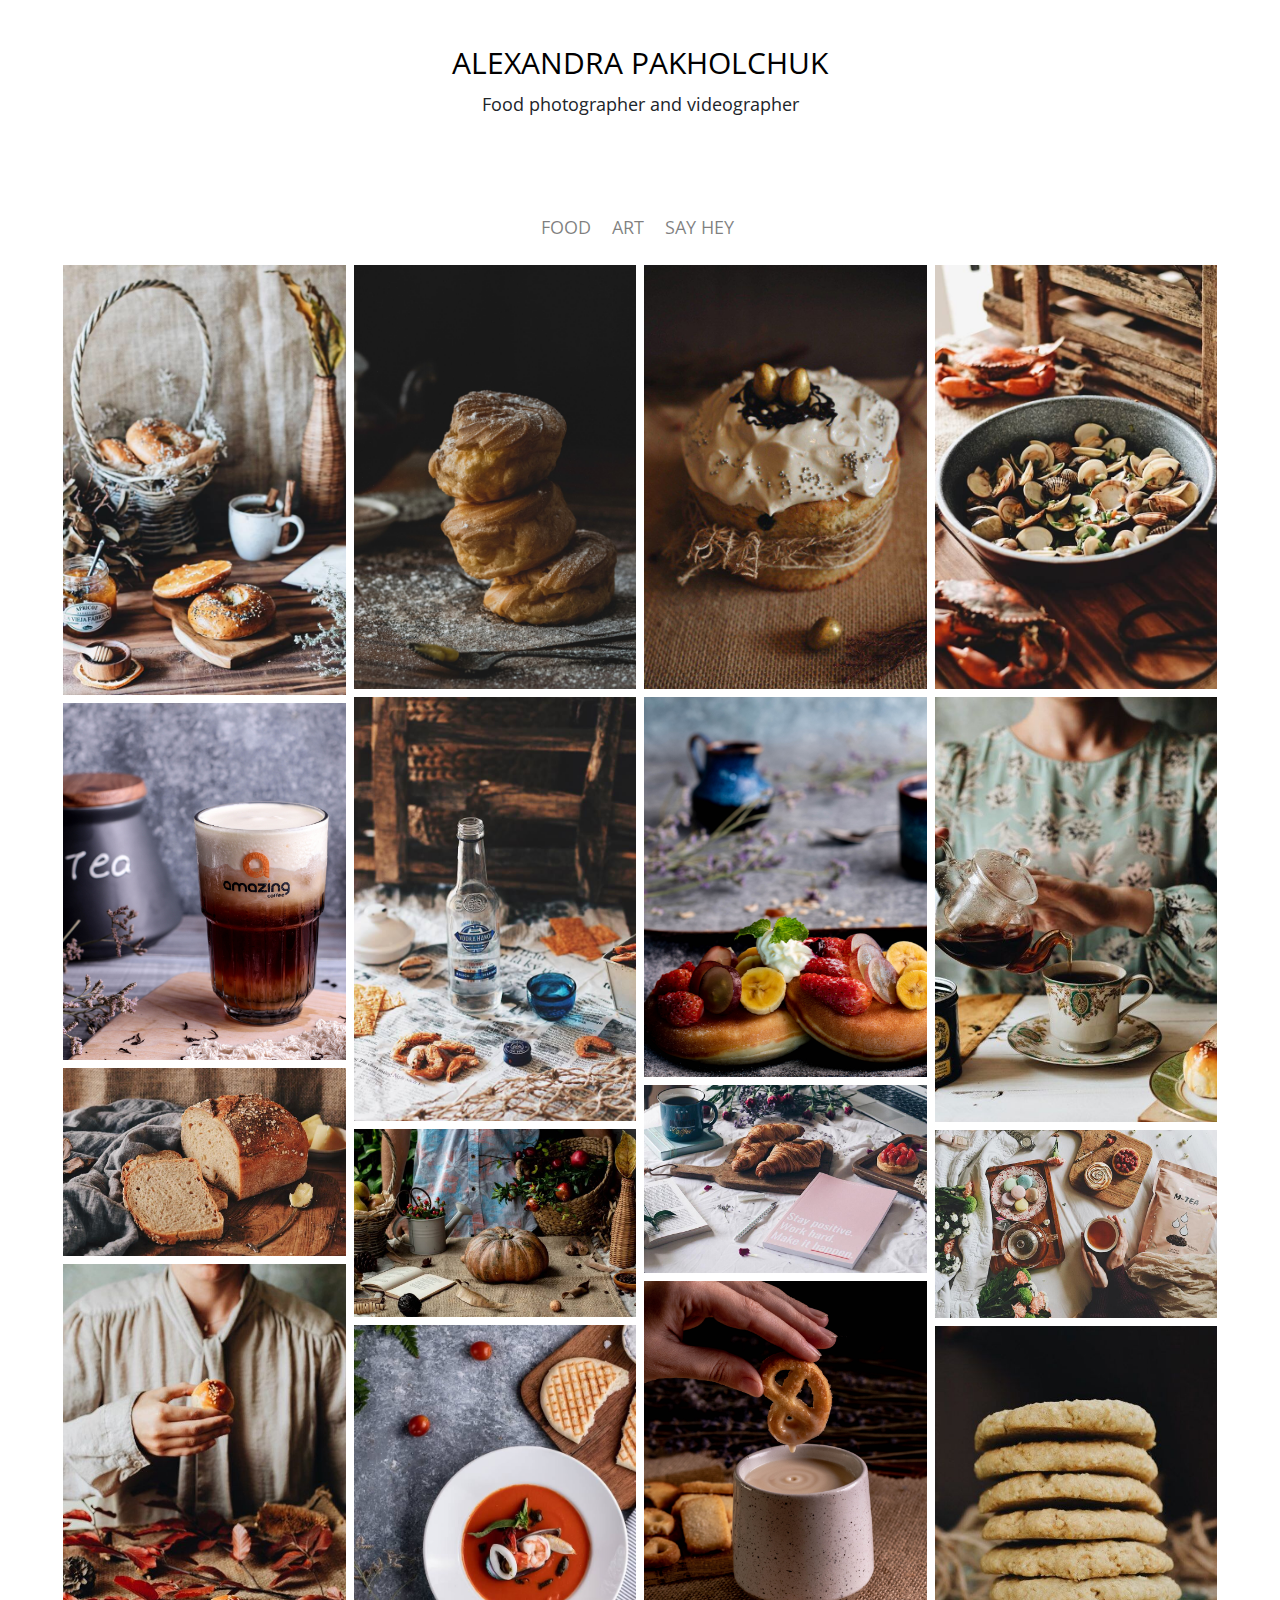
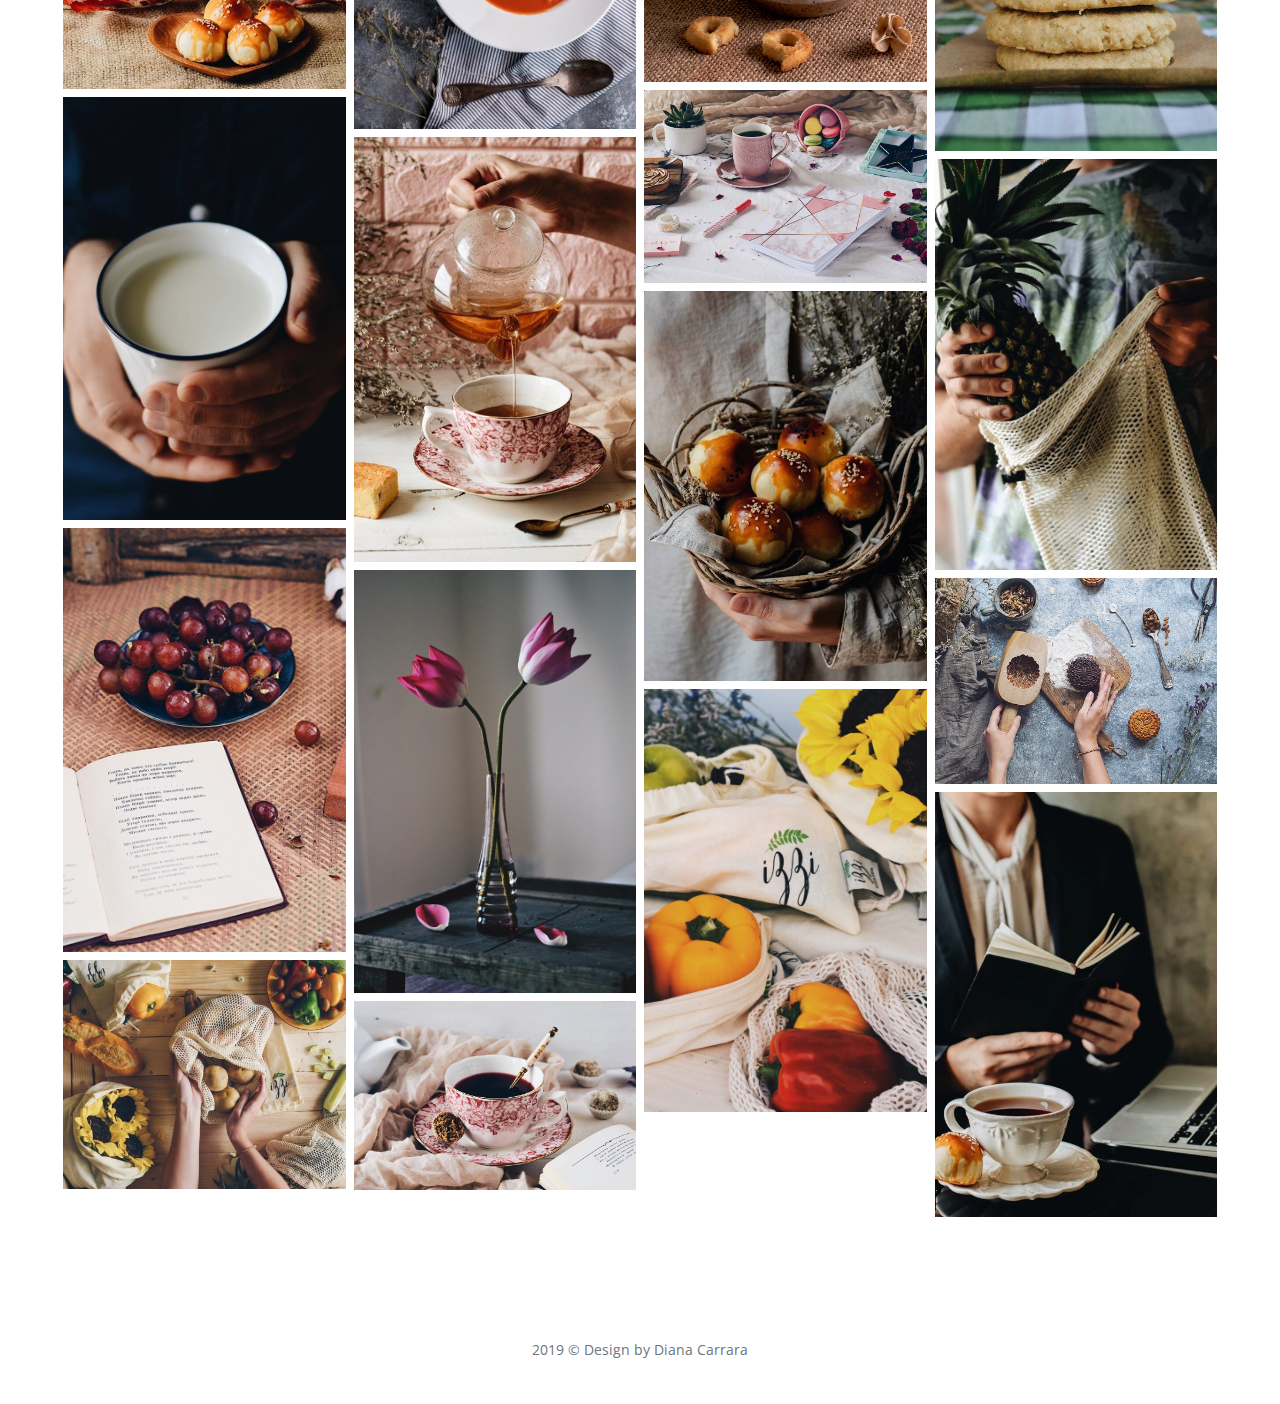
==== commit b859239c: "added new pics" ====
--- a/index.html
+++ b/index.html
@@ -86,48 +86,58 @@
 
     <div class="row"> 
       <div class="column">
-        <img src="./img/1.jpeg" style="width:100%">
-        <img src="./img/21.jpeg" style="width:100%">    
-        <img src="./img/6.jpeg" style="width:100%">
-        <img src="./img/12.jpeg" style="width:100%">
-        <img src="./img/26.jpeg" style="width:100%">
-        <img src="./img/13.jpeg" style="width:100%">
-        <img src="./img/28.jpeg" style="width:100%">
-        <img src="./img/8.jpeg" style="width:100%">
+        <img class="myImg" src="./img/1.jpg" style="width:100%">
+        <img class="myImg" src="./img/21.jpeg" style="width:100%">     
+        <img class="myImg" src="./img/12.jpeg" style="width:100%">
+        <img class="myImg" src="./img/26.jpeg" style="width:100%">
+        <img class="myImg" src="./img/20.jpeg" style="width:100%">       
+        <img class="myImg"src="./img/31.jpeg" style="width:100%">
+        <img class="myImg" src="./img/8.jpeg" style="width:100%">
         
       </div>
       <div class="column">
-        <img src="./img/2.jpeg" style="width:100%">
-        <img src="./img/24.jpeg" style="width:100%">
-        <img src="./img/23.jpeg" style="width:100%">
-        <img src="./img/19.jpeg" style="width:100%">
-        <img src="./img/10.jpeg" style="width:100%">
-        <img src="./img/29.jpeg" style="width:100%">
-        <img src="./img/11.jpeg" style="width:100%">      
+        <img class="myImg" src="./img/2.jpeg" style="width:100%">
+        <img class="myImg" src="./img/5.jpeg" style="width:100%">
+        <img class="myImg" src="./img/24.jpeg" style="width:100%">
+        <img class="myImg" src="./img/25.jpeg" style="width:100%">
+        <img class="myImg" src="./img/10.jpeg" style="width:100%">
+        <img class="myImg" src="./img/45.jpeg" style="width:100%">       
+        <img class="myImg" src="./img/19.jpeg" style="width:100%">        
+        <!-- <img class="myImg" src="./img/29.jpeg" style="width:100%">
+        <img class="myImg" src="./img/11.jpeg" style="width:100%">       -->
               
       </div>  
 
       <div class="column">
-        <img src="./img/3.jpeg" style="width:100%">
-        <img src="./img/16.jpeg" style="width:100%">
-        <img src="./img/18.jpeg" style="width:100%">
-        <img src="./img/7.jpeg" style="width:100%">
-        <img src="./img/20.jpeg" style="width:100%">
-        <img src="./img/27.jpeg" style="width:100%">
-        <img src="./img/9.jpeg" style="width:100%">
+        <img class="myImg" src="./img/3.jpeg" style="width:100%">
+        <img class="myImg" src="./img/22.jpeg" style="width:100%">
+        <img class="myImg" src="./img/16.jpeg" style="width:100%">
+        <img class="myImg" src="./img/41.jpeg" style="width:100%">
+        <img class="myImg" src="./img/18.jpeg" style="width:100%">
+        <img class="myImg" src="./img/13.jpeg" style="width:100%">
+        <img class="myImg" src="./img/43.jpeg" style="width:100%">
+        
+        
       </div>
 
       <div class="column">
-        <img src="./img/4.jpeg" style="width:100%">
-        <img src="./img/5.jpeg" style="width:100%">
-        <img src="./img/22.jpeg" style="width:100%">
-        <img src="./img/17.jpeg" style="width:100%">
-        <img src="./img/25.jpeg" style="width:100%">
-        <img src="./img/15.jpeg" style="width:100%">
-        <img src="./img/30.jpeg" style="width:100%">      
+        <img class="myImg" src="./img/4.jpeg" style="width:100%">
+        <img class="myImg" src="./img/6.jpeg" style="width:100%">      
+        <img class="myImg" src="./img/17.jpeg" style="width:100%">
+        <img class="myImg" src="./img/9.jpeg" style="width:100%">
+        <img class="myImg" src="./img/42.jpeg" style="width:100%">
+        <img class="myImg" src="./img/30.jpeg" style="width:100%">    
+        <img class="myImg" src="./img/34.jpeg" style="width:100%">   
      
       </div>
     </div>
+     <!-- Modal Popup *hidden by default* -->
+     <div id="myModal" class="modal">
+      <span class="close">&times;</span>
+      <img class="modal-content" id="img01">
+      <div id="caption"></div>
+    </div>
+  <!-- End of Modal Popup -->
     <!-- footer -->
     <section class="bg-transparent">
         <div class="container">
@@ -165,14 +175,13 @@
       crossorigin="anonymous"
     ></script>
     <script
-      src="https://cdnjs.cloudflare.com/ajax/libs/popper.js/1.14.7/umd/popper.min.js"
-      integrity="sha384-UO2eT0CpHqdSJQ6hJty5KVphtPhzWj9WO1clHTMGa3JDZwrnQq4sF86dIHNDz0W1"
-      crossorigin="anonymous"
-    ></script>
-    <script
       src="https://stackpath.bootstrapcdn.com/bootstrap/4.3.1/js/bootstrap.min.js"
       integrity="sha384-JjSmVgyd0p3pXB1rRibZUAYoIIy6OrQ6VrjIEaFf/nJGzIxFDsf4x0xIM+B07jRM"
       crossorigin="anonymous"
     ></script>
+    <script
+    type="text/javascript"
+    src="./javascript/app.js"
+  ></script>
   </body>
 </html>
--- a/css/style.css
+++ b/css/style.css
@@ -29,17 +29,209 @@
 }
 
 .art {
-  
-  -ms-flex: 33%; /* IE10 */
+  -ms-flex: 33%;
   flex: 33%;
   max-width: 33%;
   padding: 0 4px;
-  
-}
+}
+
 .column img {
   margin-top: 8px;
   vertical-align: middle;
   width: 100%;
+}
+
+/* navbar */
+
+.navbar-nav {
+  text-align: center;
+  margin: 0 auto;
+}
+
+h1 {
+  margin-top: 35px;
+}
+.nav-link {
+  font-size: 18px;
+}
+.navbar li {
+  display: inline-block;
+}
+
+.nav-item {
+  text-align: center;
+  margin: 0 auto;
+  padding-right: 5px;
+}
+
+.site-description {
+  font-size: 18px;
+}
+
+.logo {
+  color: black !important;
+  font-size: 30px;
+  font-weight: initial;
+  text-decoration: none !important;
+  text-transform: uppercase;
+}
+
+
+
+.container,
+.header,
+.main-section {
+  margin: 0 auto;
+  text-align: center;
+}
+
+/* social */
+
+.social_home li a {
+  font-size: 30px !important;
+  color: black;
+  display: inline-block;
+  width: 40px !important;
+  text-align: center;
+}
+
+.social_home li a:hover > .fa-facebook-f {
+  color: #9b034f;
+}
+
+.social_home li a:hover > .fa-instagram {
+  color: #9b034f;
+}
+
+
+/* about.html */
+
+#picture {
+  text-align: center;
+  padding: 0;
+}
+
+.rounded {
+  border-radius: .25rem!important;
+}
+
+h2 {
+  margin-bottom: 30px;
+}
+
+.main-section {
+  max-width: 960px;
+  margin: 20px auto;
+  padding: 5px;
+  padding-right: 5px;
+  
+}
+
+#about-me {
+  font-size: 20px;
+}
+
+.awards {
+  margin-top: 50px;
+  
+}
+
+.work_item img {
+  max-width: 200px;
+  height: auto;
+}
+
+h4 {
+  font-size: 20px;
+}
+
+/* footer */
+.copy-rights {
+  margin-top: 50px;
+  font-size: 14px;
+}
+
+.designer {
+  text-decoration: none !important;
+  color: #6c757d!important
+}
+
+/* Modal */
+
+.modal {
+  display: none; /* Hidden by default */
+  position: fixed; /* Stay in place */
+  z-index: 1; /* Sit on top */
+  padding-top: 100px; /* Location of the box */
+  left: 0;
+  top: 0;
+  width: 100%; /* Full width */
+  height: 100%; /* Full height */
+  overflow: auto; /* Enable scroll if needed */
+  background-color: rgb(0,0,0); /* Fallback color */
+  background-color: rgba(0,0,0,0.9); /* Black w/ opacity */
+}
+/* Modal Content (image) */
+.modal-content {
+  margin: auto;
+  display: block;
+  width: 40%;
+  height: 60%;
+  max-width: 600px;
+  height: auto;
+  max-height: 700px;
+  width: auto;
+  
+}
+
+/* Add Animation */
+.modal-content, #caption {  
+  -webkit-animation-name: zoom;
+  -webkit-animation-duration: 0.6s;
+  animation-name: zoom;
+  animation-duration: 0.6s;
+  
+}
+
+.modal-content {
+  background-color: black !important;
+  border: none !important;
+
+}
+
+@-webkit-keyframes zoom {
+  from {-webkit-transform:scale(0)} 
+  to {-webkit-transform:scale(1)}
+}
+
+@keyframes zoom {
+  from {transform:scale(0)} 
+  to {transform:scale(1)}
+}
+
+/* The Close Button */
+.close {
+  position: absolute;
+  top: 15px;
+  right: 35px;
+  color: #f1f1f1;
+  font-size: 40px;
+  font-weight: bold;
+  transition: 0.3s;
+}
+
+.close:hover,
+.close:focus {
+  color: #bbb;
+  text-decoration: none;
+  cursor: pointer;
+}
+
+/* 100% Image Width on Smaller Screens */
+@media only screen and (max-width: 700px){
+  .modal-content {
+    width: 100%;
+  }
 }
 
 /* Responsive layout - makes a two column-layout instead of four columns */
@@ -50,117 +242,21 @@
     max-width: 50%;
   }
 
-
-}
-
-
-/* Responsive layout - makes the two columns stack on top of each other instead of next to each other */
-@media screen and (max-width: 600px) {
-  .column {
+  .art {
     -ms-flex: 100%;
     flex: 100%;
     max-width: 100%;
   }
-}
-
-
-/* navbar */
-
-.navbar-nav {
-  text-align: center;
-  margin: 0 auto;
-}
-
-h1 {
-  margin-top: 35px;
-}
-.nav-link {
-  font-size: 18px;
-}
-.navbar li {
-  display: inline-block;
-}
-
-.nav-item {
-  text-align: center;
-  margin: 0 auto;
-  padding-right: 5px;
-}
-
-.site-description {
-  font-size: 18px;
-}
-
-.logo {
-  color: black !important;
-  font-size: 30px;
-  font-weight: initial;
-  text-decoration: none !important;
-  text-transform: uppercase;
-}
-
-
-
-.container,
-.header,
-.main-section {
-  margin: 0 auto;
-  text-align: center;
-}
-
-/* social */
-
-.social_home li a {
-  font-size: 30px !important;
-  color: black;
-  display: inline-block;
-  width: 40px !important;
-  text-align: center;
-}
-
-.social_home li a:hover > .fa-facebook-f {
-  color: #9b034f;
-}
-
-.social_home li a:hover > .fa-instagram {
-  color: #9b034f;
-}
-
-
-/* about.html */
-
-#picture {
-  text-align: center;
-  padding: 0;
-}
-
-.rounded {
-  border-radius: .25rem!important;
-}
-
-h2 {
-  margin-bottom: 30px;
-}
-
-.main-section {
-  max-width: 960px;
-  margin: 20px auto;
-  padding: 5px;
-  padding-right: 5px;
-  
-}
-
-#about-me {
-  font-size: 20px;
-}
-
-/* footer */
-.copy-rights {
-  margin-top: 50px;
-  font-size: 14px;
-}
-
-.designer {
-  text-decoration: none !important;
-  color: #6c757d!important
-}
+
+}
+
+
+/* Responsive layout - makes the two columns stack on top of each other instead of next to each other */
+@media screen and (max-width: 600px) {
+  .column,
+  .art {
+    -ms-flex: 100%;
+    flex: 100%;
+    max-width: 100%;
+  }
+}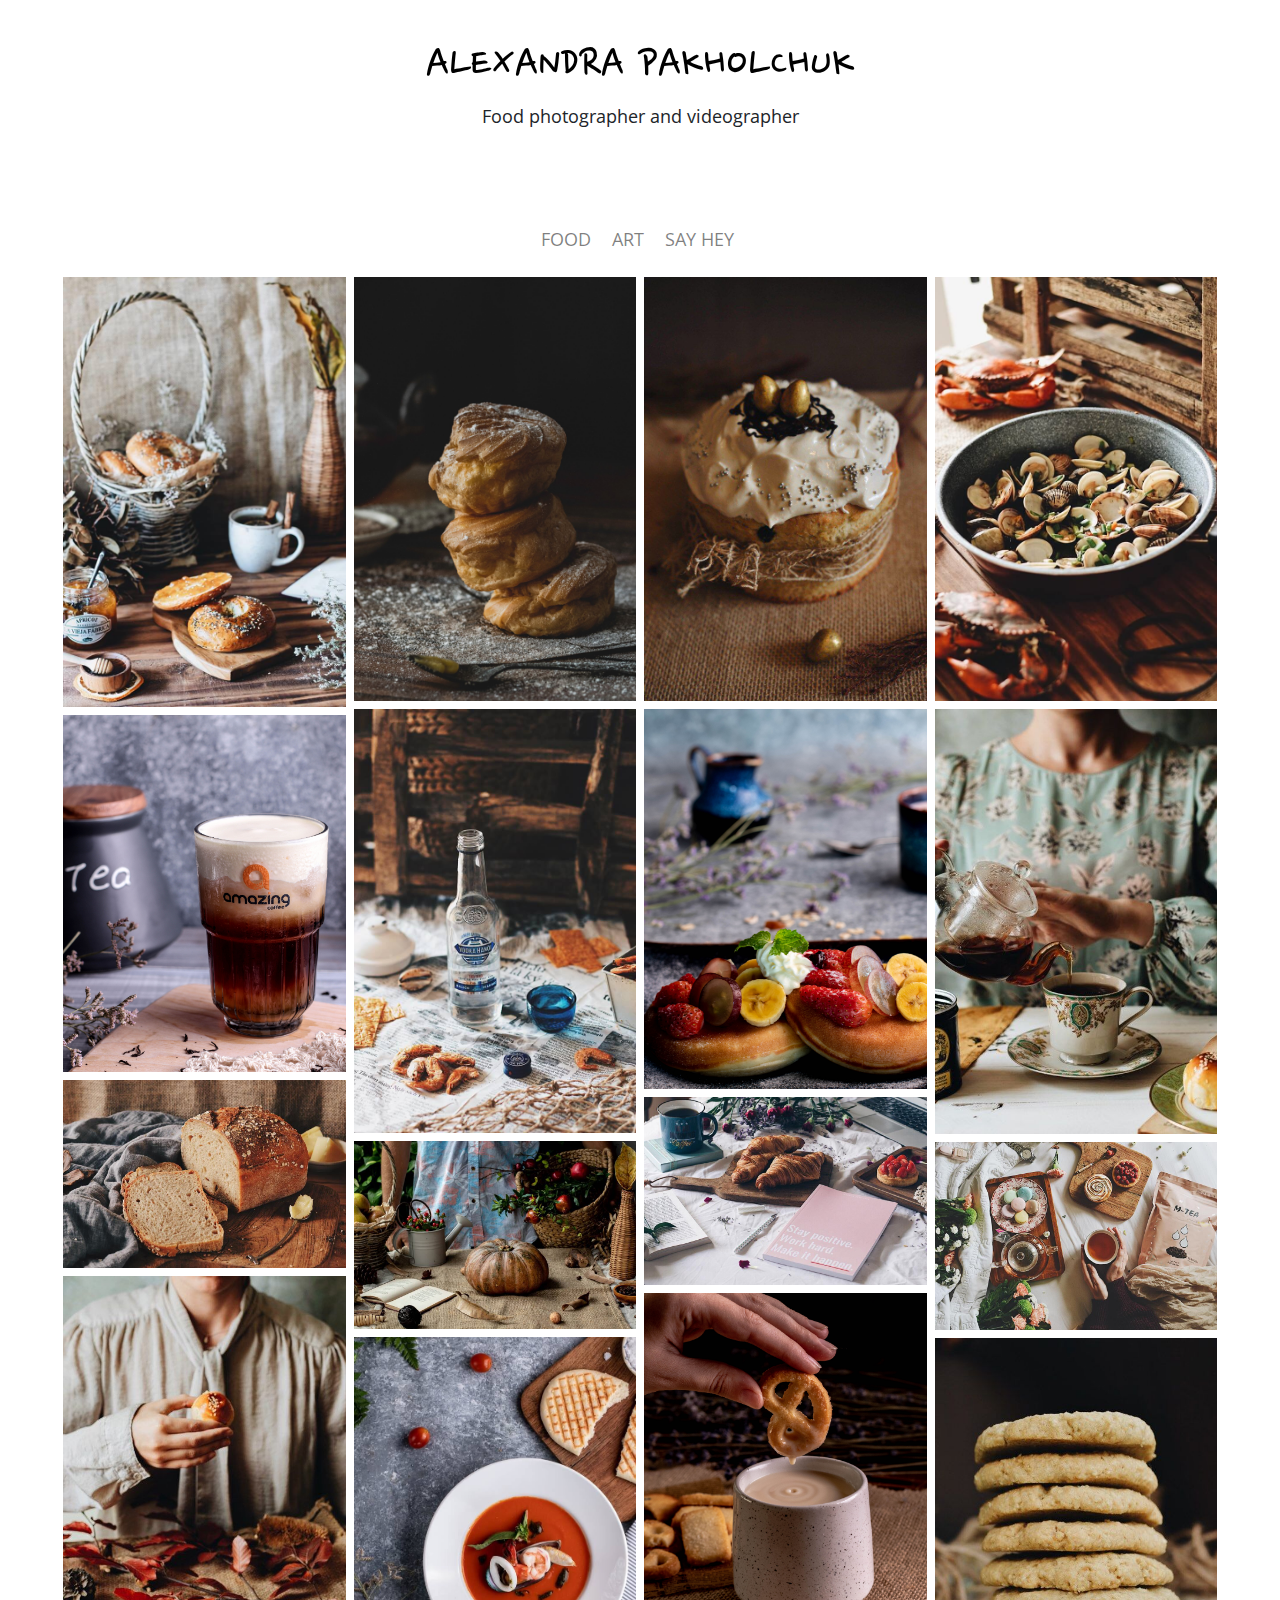
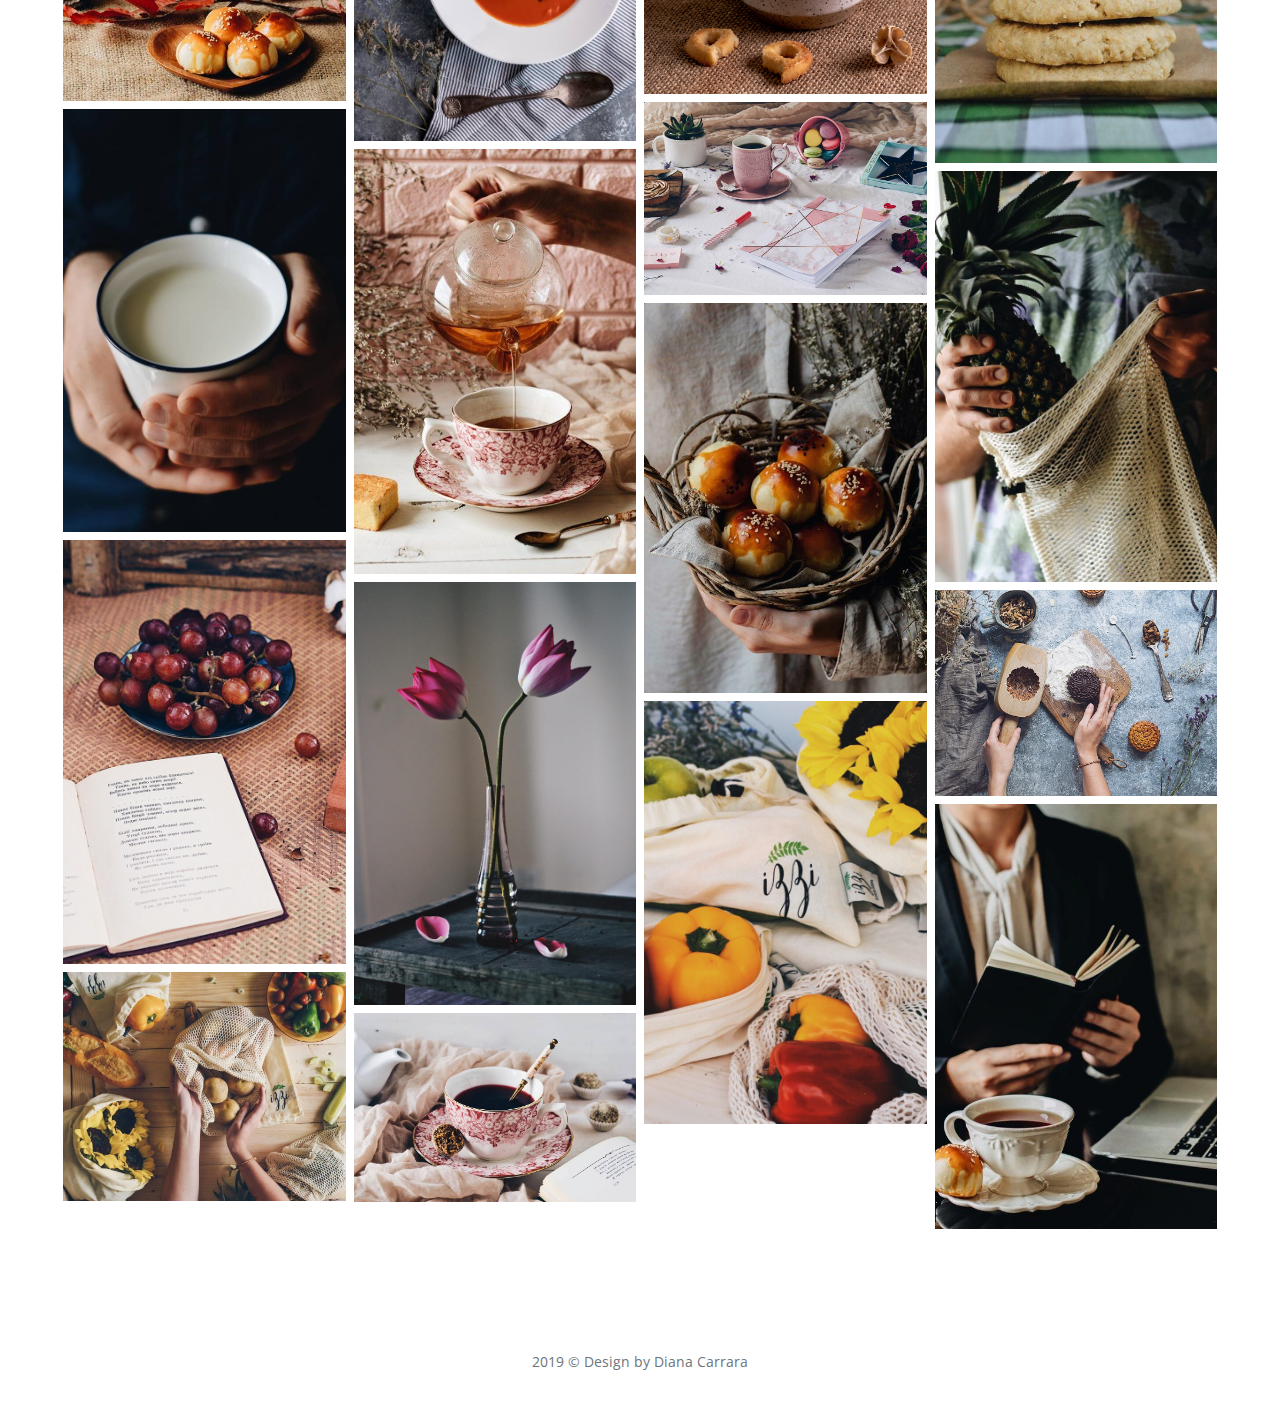
==== commit 18954f31: "add font" ====
--- a/index.html
+++ b/index.html
@@ -11,10 +11,7 @@
       integrity="sha384-ggOyR0iXCbMQv3Xipma34MD+dH/1fQ784/j6cY/iJTQUOhcWr7x9JvoRxT2MZw1T"
       crossorigin="anonymous"
     />
-    <link
-      href="https://fonts.googleapis.com/css?family=Open+Sans&display=swap"
-      rel="stylesheet"
-    />
+    <link href="https://fonts.googleapis.com/css?family=Nanum+Pen+Script|Open+Sans&display=swap" rel="stylesheet">
     <link
       rel="stylesheet"
       href="https://use.fontawesome.com/releases/v5.8.2/css/all.css"
--- a/css/style.css
+++ b/css/style.css
@@ -3,7 +3,8 @@
 } */
 
 body {
-  font-family: "Open Sans", sans-serif;
+  
+  font-family: 'Open Sans', sans-serif;
   margin: 10px 70px 20px 70px;
   
 }
@@ -50,7 +51,8 @@
 
 h1 {
   margin-top: 35px;
-}
+ }
+
 .nav-link {
   font-size: 18px;
 }
@@ -70,13 +72,12 @@
 
 .logo {
   color: black !important;
-  font-size: 30px;
+  font-size: 50px;
   font-weight: initial;
   text-decoration: none !important;
   text-transform: uppercase;
-}
-
-
+  font-family: 'Nanum Pen Script', cursive;
+}
 
 .container,
 .header,
@@ -232,6 +233,12 @@
   .modal-content {
     width: 100%;
   }
+
+  .art {
+    -ms-flex: 100%;
+    flex: 100%;
+    max-width: 100%;
+  }
 }
 
 /* Responsive layout - makes a two column-layout instead of four columns */
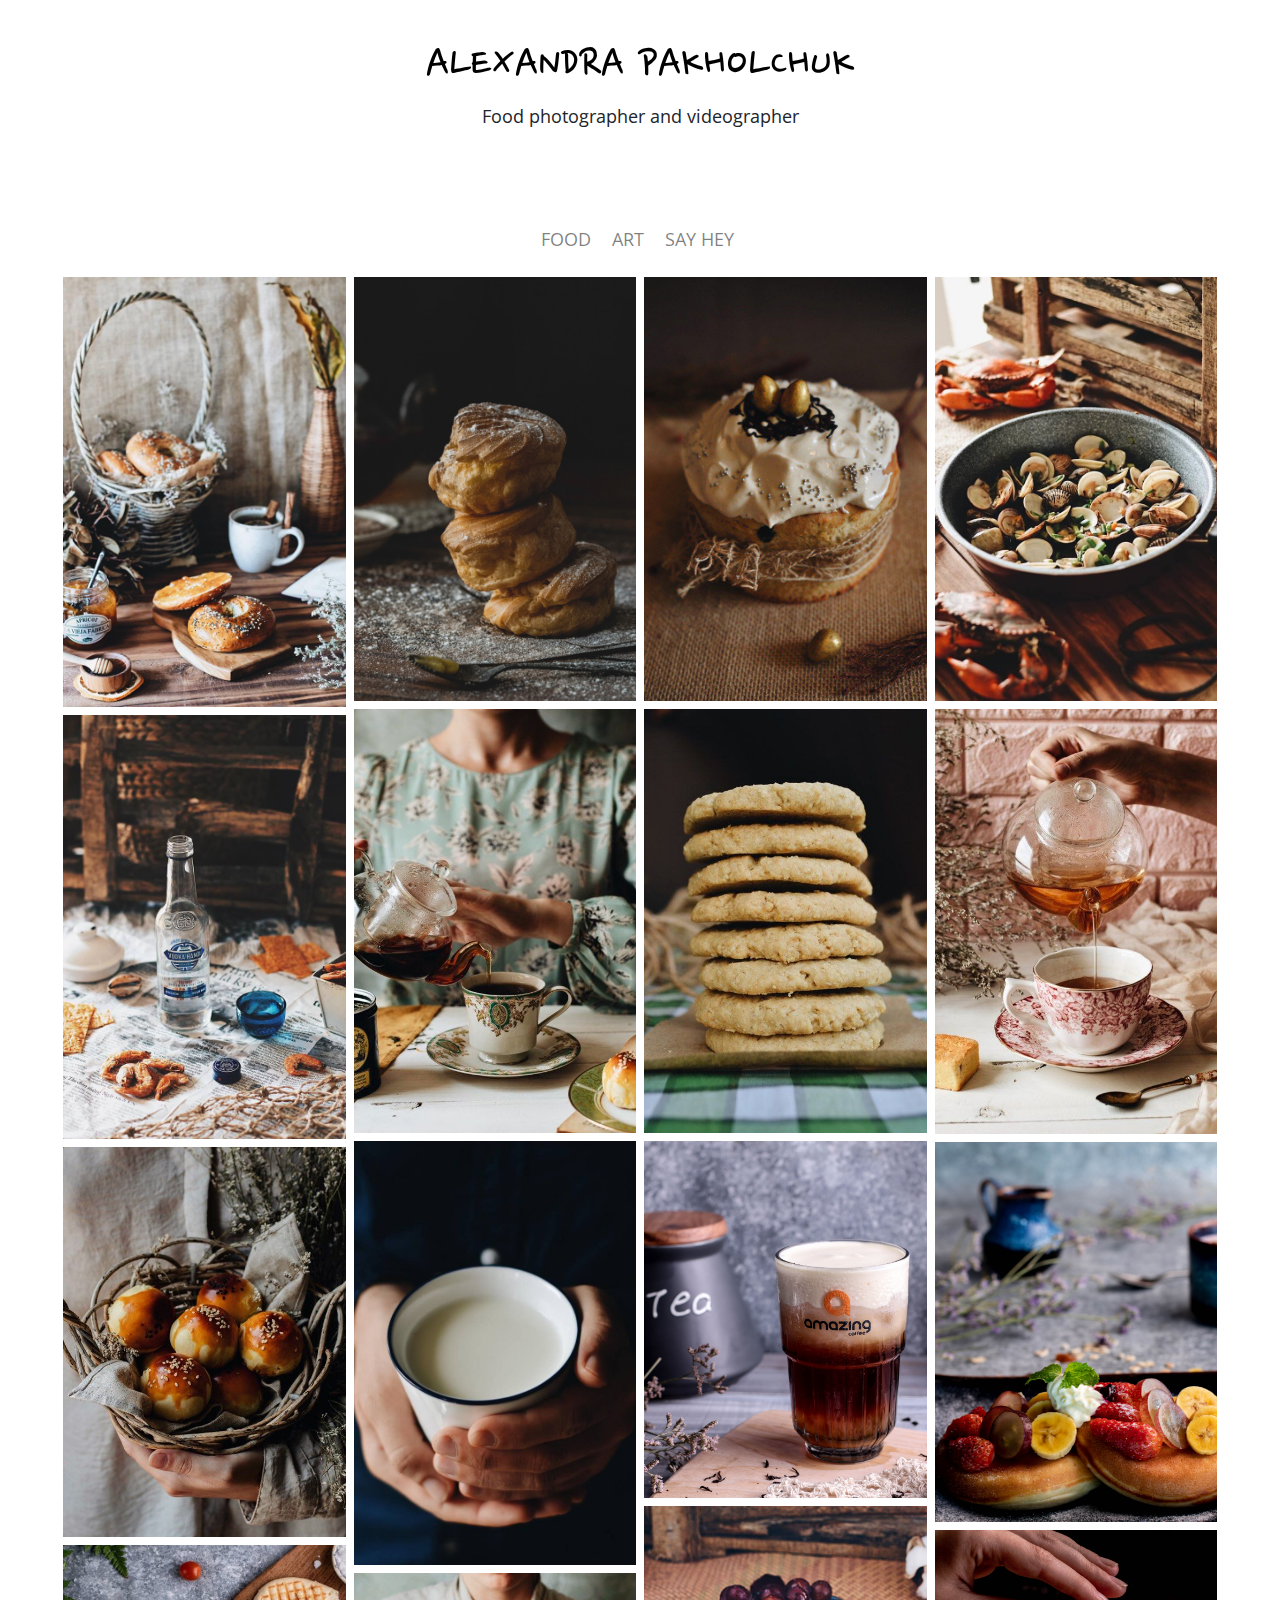
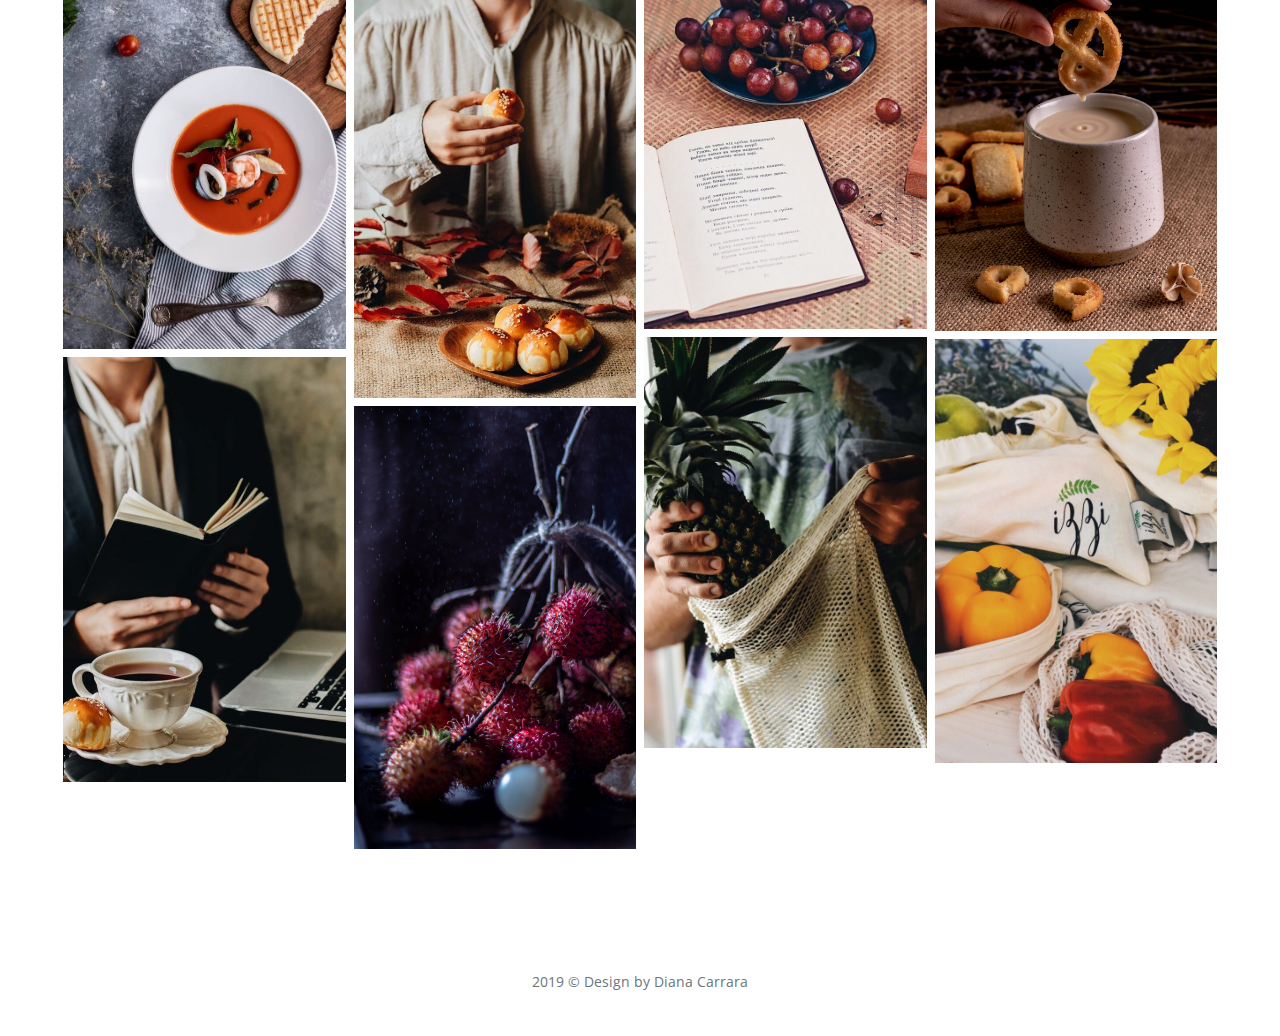
==== commit 90077cbb: "working on a grid" ====
--- a/index.html
+++ b/index.html
@@ -84,47 +84,40 @@
     <div class="row"> 
       <div class="column">
         <img class="myImg" src="./img/1.jpg" style="width:100%">
-        <img class="myImg" src="./img/21.jpeg" style="width:100%">     
-        <img class="myImg" src="./img/12.jpeg" style="width:100%">
-        <img class="myImg" src="./img/26.jpeg" style="width:100%">
-        <img class="myImg" src="./img/20.jpeg" style="width:100%">       
-        <img class="myImg"src="./img/31.jpeg" style="width:100%">
-        <img class="myImg" src="./img/8.jpeg" style="width:100%">
+        <img class="myImg" src="./img/5.jpeg" style="width:100%">    
+        <img class="myImg" src="./img/13.jpeg" style="width:100%"> 
+        <img class="myImg" src="./img/25.jpeg" style="width:100%"> 
+        <img class="myImg" src="./img/34.jpeg" style="width:100%">     
+        
         
       </div>
       <div class="column">
         <img class="myImg" src="./img/2.jpeg" style="width:100%">
-        <img class="myImg" src="./img/5.jpeg" style="width:100%">
-        <img class="myImg" src="./img/24.jpeg" style="width:100%">
-        <img class="myImg" src="./img/25.jpeg" style="width:100%">
-        <img class="myImg" src="./img/10.jpeg" style="width:100%">
-        <img class="myImg" src="./img/45.jpeg" style="width:100%">       
-        <img class="myImg" src="./img/19.jpeg" style="width:100%">        
-        <!-- <img class="myImg" src="./img/29.jpeg" style="width:100%">
-        <img class="myImg" src="./img/11.jpeg" style="width:100%">       -->
-              
+        <img class="myImg" src="./img/6.jpeg" style="width:100%">
+        <img class="myImg" src="./img/20.jpeg" style="width:100%"> 
+        <img class="myImg" src="./img/26.jpeg" style="width:100%"> 
+        <img class="myImg" src="./img/40.jpeg" style="width:100%">   
+    
       </div>  
 
       <div class="column">
         <img class="myImg" src="./img/3.jpeg" style="width:100%">
-        <img class="myImg" src="./img/22.jpeg" style="width:100%">
-        <img class="myImg" src="./img/16.jpeg" style="width:100%">
-        <img class="myImg" src="./img/41.jpeg" style="width:100%">
-        <img class="myImg" src="./img/18.jpeg" style="width:100%">
-        <img class="myImg" src="./img/13.jpeg" style="width:100%">
-        <img class="myImg" src="./img/43.jpeg" style="width:100%">
+        <img class="myImg" src="./img/9.jpeg" style="width:100%">  
+        <img class="myImg" src="./img/21.jpeg" style="width:100%">  
+        <img class="myImg" src="./img/31.jpeg" style="width:100%">  
+        <img class="myImg" src="./img/42.jpeg" style="width:100%">  
+        
         
         
       </div>
 
       <div class="column">
         <img class="myImg" src="./img/4.jpeg" style="width:100%">
-        <img class="myImg" src="./img/6.jpeg" style="width:100%">      
-        <img class="myImg" src="./img/17.jpeg" style="width:100%">
-        <img class="myImg" src="./img/9.jpeg" style="width:100%">
-        <img class="myImg" src="./img/42.jpeg" style="width:100%">
-        <img class="myImg" src="./img/30.jpeg" style="width:100%">    
-        <img class="myImg" src="./img/34.jpeg" style="width:100%">   
+        <img class="myImg" src="./img/10.jpeg" style="width:100%"> 
+        <img class="myImg" src="./img/22.jpeg" style="width:100%"> 
+        <img class="myImg" src="./img/41.jpeg" style="width:100%">  
+        <img class="myImg" src="./img/43.jpeg" style="width:100%">   
+         
      
       </div>
     </div>
--- a/css/style.css
+++ b/css/style.css
@@ -27,13 +27,6 @@
   max-width: 25%;
   padding: 0 4px;
   
-}
-
-.art {
-  -ms-flex: 33%;
-  flex: 33%;
-  max-width: 33%;
-  padding: 0 4px;
 }
 
 .column img {
@@ -234,11 +227,6 @@
     width: 100%;
   }
 
-  .art {
-    -ms-flex: 100%;
-    flex: 100%;
-    max-width: 100%;
-  }
 }
 
 /* Responsive layout - makes a two column-layout instead of four columns */
@@ -249,19 +237,12 @@
     max-width: 50%;
   }
 
-  .art {
-    -ms-flex: 100%;
-    flex: 100%;
-    max-width: 100%;
-  }
-
-}
+ }
 
 
 /* Responsive layout - makes the two columns stack on top of each other instead of next to each other */
 @media screen and (max-width: 600px) {
-  .column,
-  .art {
+  .column {
     -ms-flex: 100%;
     flex: 100%;
     max-width: 100%;
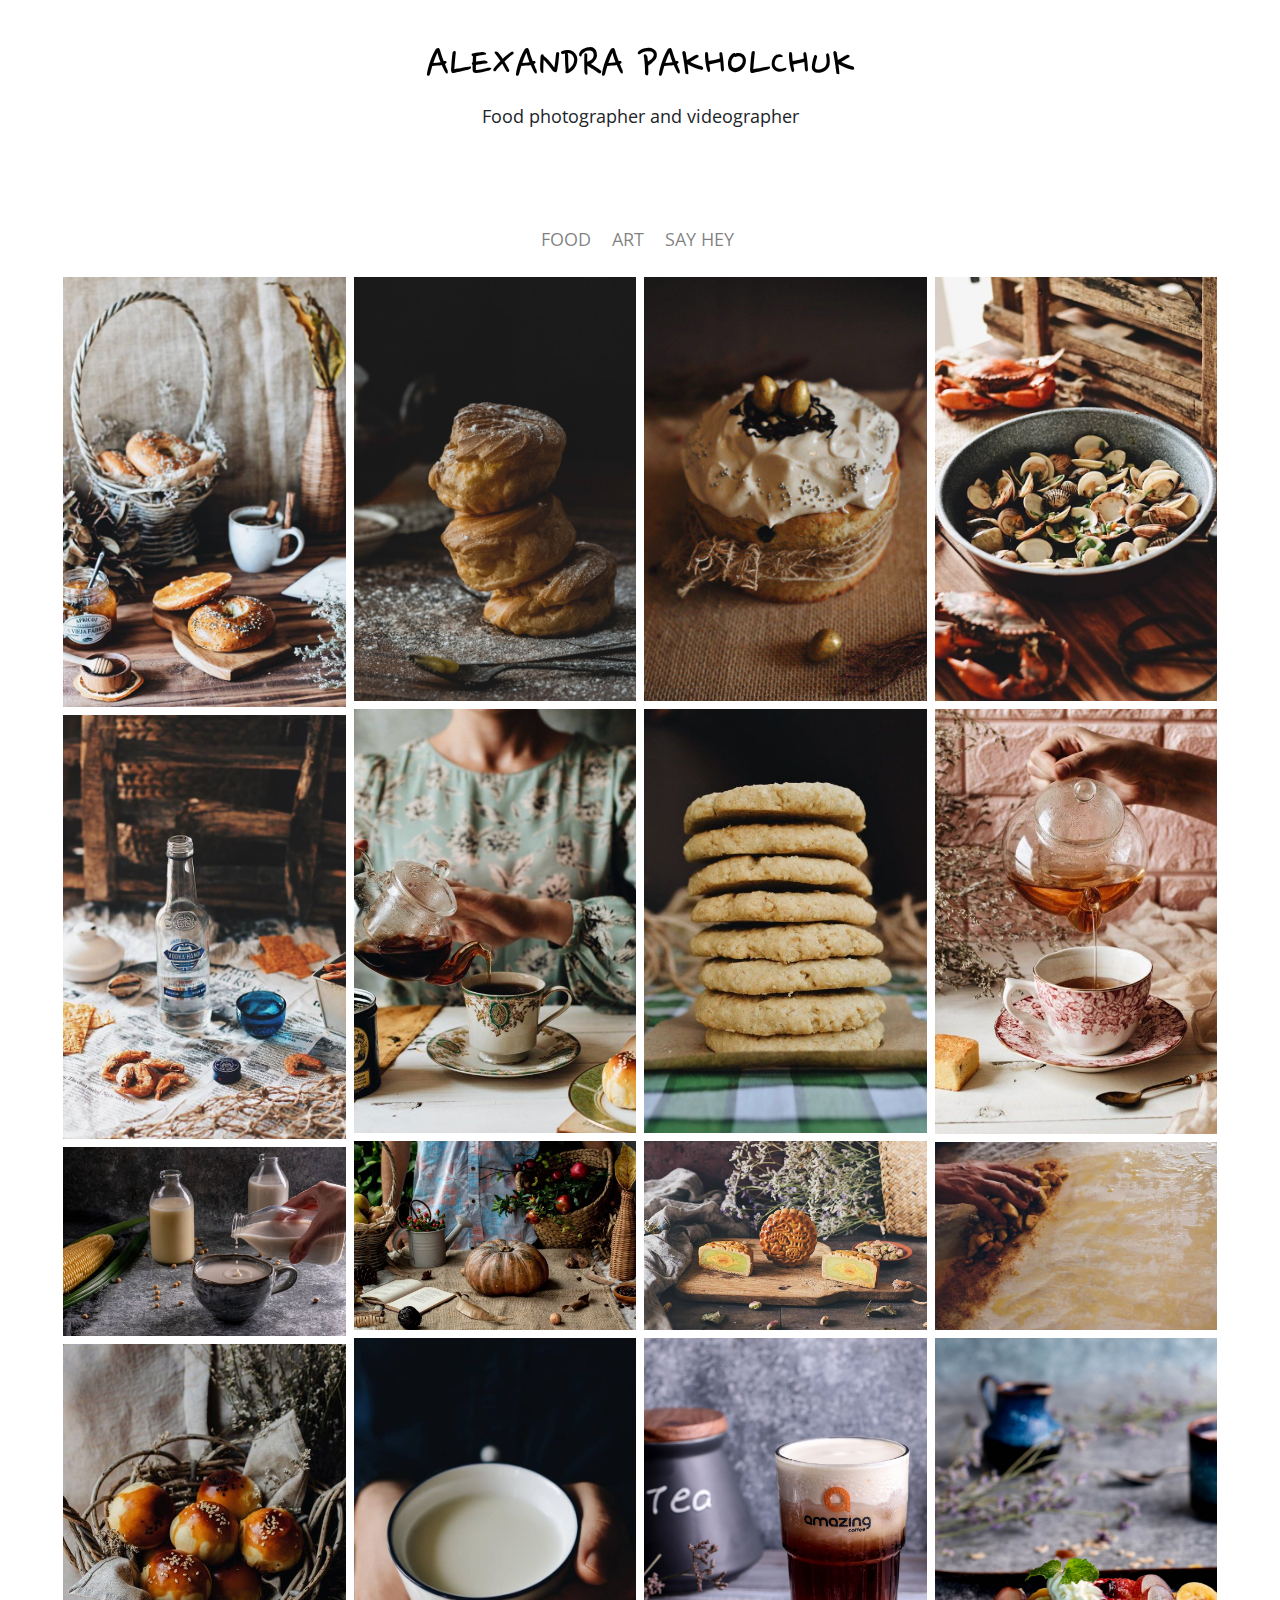
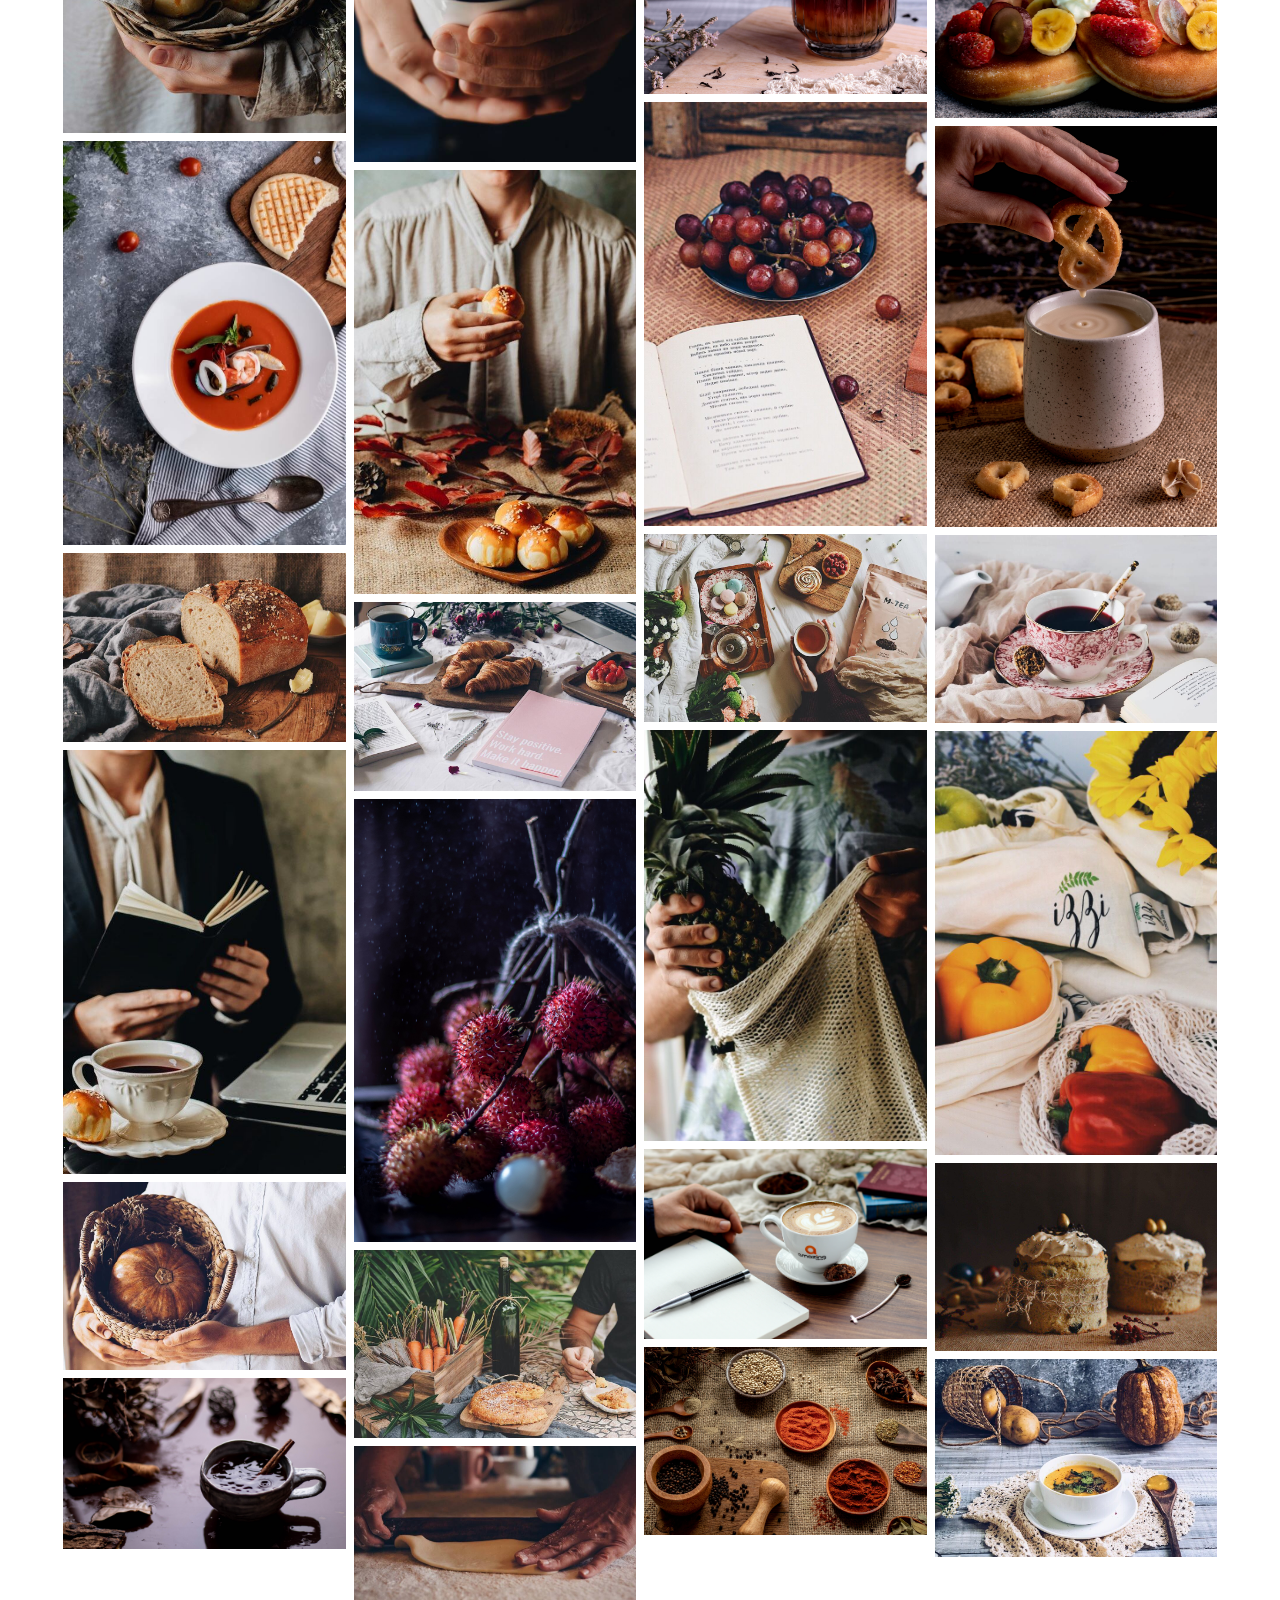
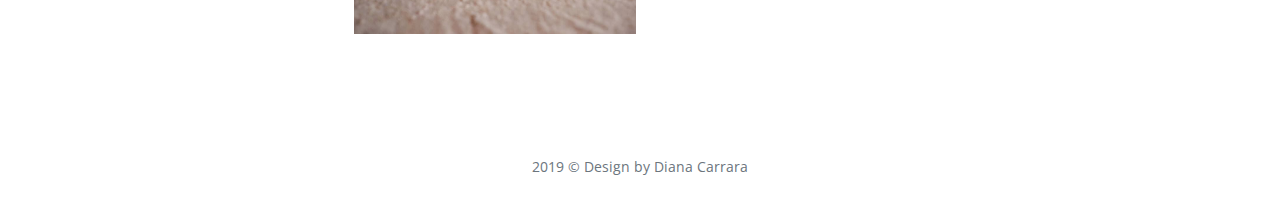
==== commit b1aed11f: "added pics" ====
--- a/index.html
+++ b/index.html
@@ -84,28 +84,44 @@
     <div class="row"> 
       <div class="column">
         <img class="myImg" src="./img/1.jpg" style="width:100%">
-        <img class="myImg" src="./img/5.jpeg" style="width:100%">    
+        <img class="myImg" src="./img/5.jpeg" style="width:100%"> 
+        <img class="myImg" src="./img/46.jpeg" style="width:100%">       
         <img class="myImg" src="./img/13.jpeg" style="width:100%"> 
-        <img class="myImg" src="./img/25.jpeg" style="width:100%"> 
-        <img class="myImg" src="./img/34.jpeg" style="width:100%">     
+        <img class="myImg" src="./img/25.jpeg" style="width:100%">
+        <img class="myImg" src="./img/12.jpeg" style="width:100%">     
+        <img class="myImg" src="./img/34.jpeg" style="width:100%">
+        <img class="myImg" src="./img/7.jpeg" style="width:100%"> 
+        <img class="myImg" src="./img/38.jpeg" style="width:100%"> 
+                   
         
         
       </div>
       <div class="column">
         <img class="myImg" src="./img/2.jpeg" style="width:100%">
         <img class="myImg" src="./img/6.jpeg" style="width:100%">
+        <img class="myImg" src="./img/24.jpeg" style="width:100%"> 
         <img class="myImg" src="./img/20.jpeg" style="width:100%"> 
-        <img class="myImg" src="./img/26.jpeg" style="width:100%"> 
-        <img class="myImg" src="./img/40.jpeg" style="width:100%">   
+        <img class="myImg" src="./img/26.jpeg" style="width:100%">
+        <img class="myImg" src="./img/16.jpeg" style="width:100%">     
+        <img class="myImg" src="./img/40.jpeg" style="width:100%">
+        <img class="myImg" src="./img/11.jpeg" style="width:100%">  
+        <img class="myImg" src="./img/44.jpeg" style="width:100%"> 
+        
+                  
     
       </div>  
 
       <div class="column">
         <img class="myImg" src="./img/3.jpeg" style="width:100%">
-        <img class="myImg" src="./img/9.jpeg" style="width:100%">  
+        <img class="myImg" src="./img/9.jpeg" style="width:100%"> 
+        <img class="myImg" src="./img/28.jpeg" style="width:100%">     
         <img class="myImg" src="./img/21.jpeg" style="width:100%">  
-        <img class="myImg" src="./img/31.jpeg" style="width:100%">  
+        <img class="myImg" src="./img/31.jpeg" style="width:100%"> 
+        <img class="myImg" src="./img/17.jpeg" style="width:100%">     
         <img class="myImg" src="./img/42.jpeg" style="width:100%">  
+        <img class="myImg" src="./img/14.jpeg" style="width:100%">  
+        <img class="myImg" src="./img/39.jpeg" style="width:100%"> 
+          
         
         
         
@@ -114,9 +130,15 @@
       <div class="column">
         <img class="myImg" src="./img/4.jpeg" style="width:100%">
         <img class="myImg" src="./img/10.jpeg" style="width:100%"> 
+        <img class="myImg" src="./img/35.jpeg" style="width:100%">   
         <img class="myImg" src="./img/22.jpeg" style="width:100%"> 
-        <img class="myImg" src="./img/41.jpeg" style="width:100%">  
+        <img class="myImg" src="./img/41.jpeg" style="width:100%"> 
+        <img class="myImg" src="./img/19.jpeg" style="width:100%">     
         <img class="myImg" src="./img/43.jpeg" style="width:100%">   
+        <img class="myImg" src="./img/15.jpeg" style="width:100%">
+        <img class="myImg" src="./img/29.jpeg" style="width:100%"> 
+           
+
          
      
       </div>
